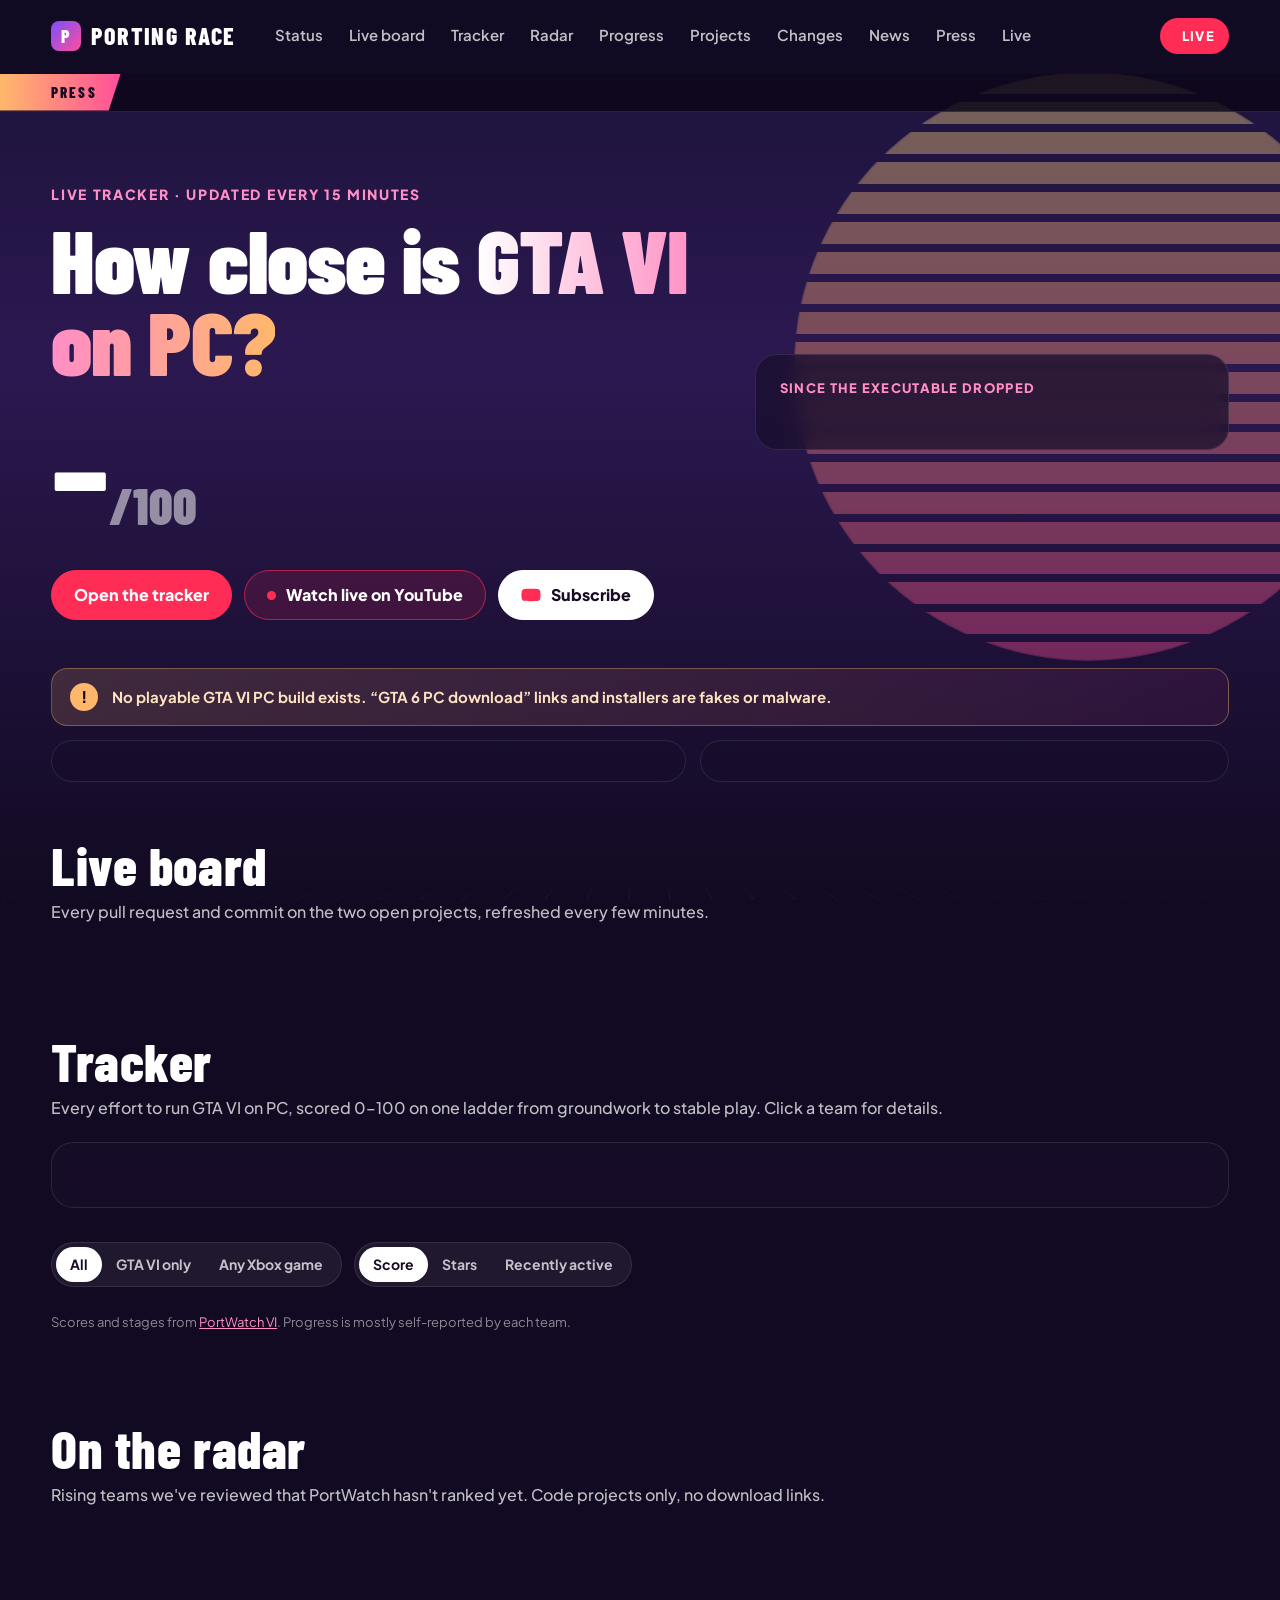
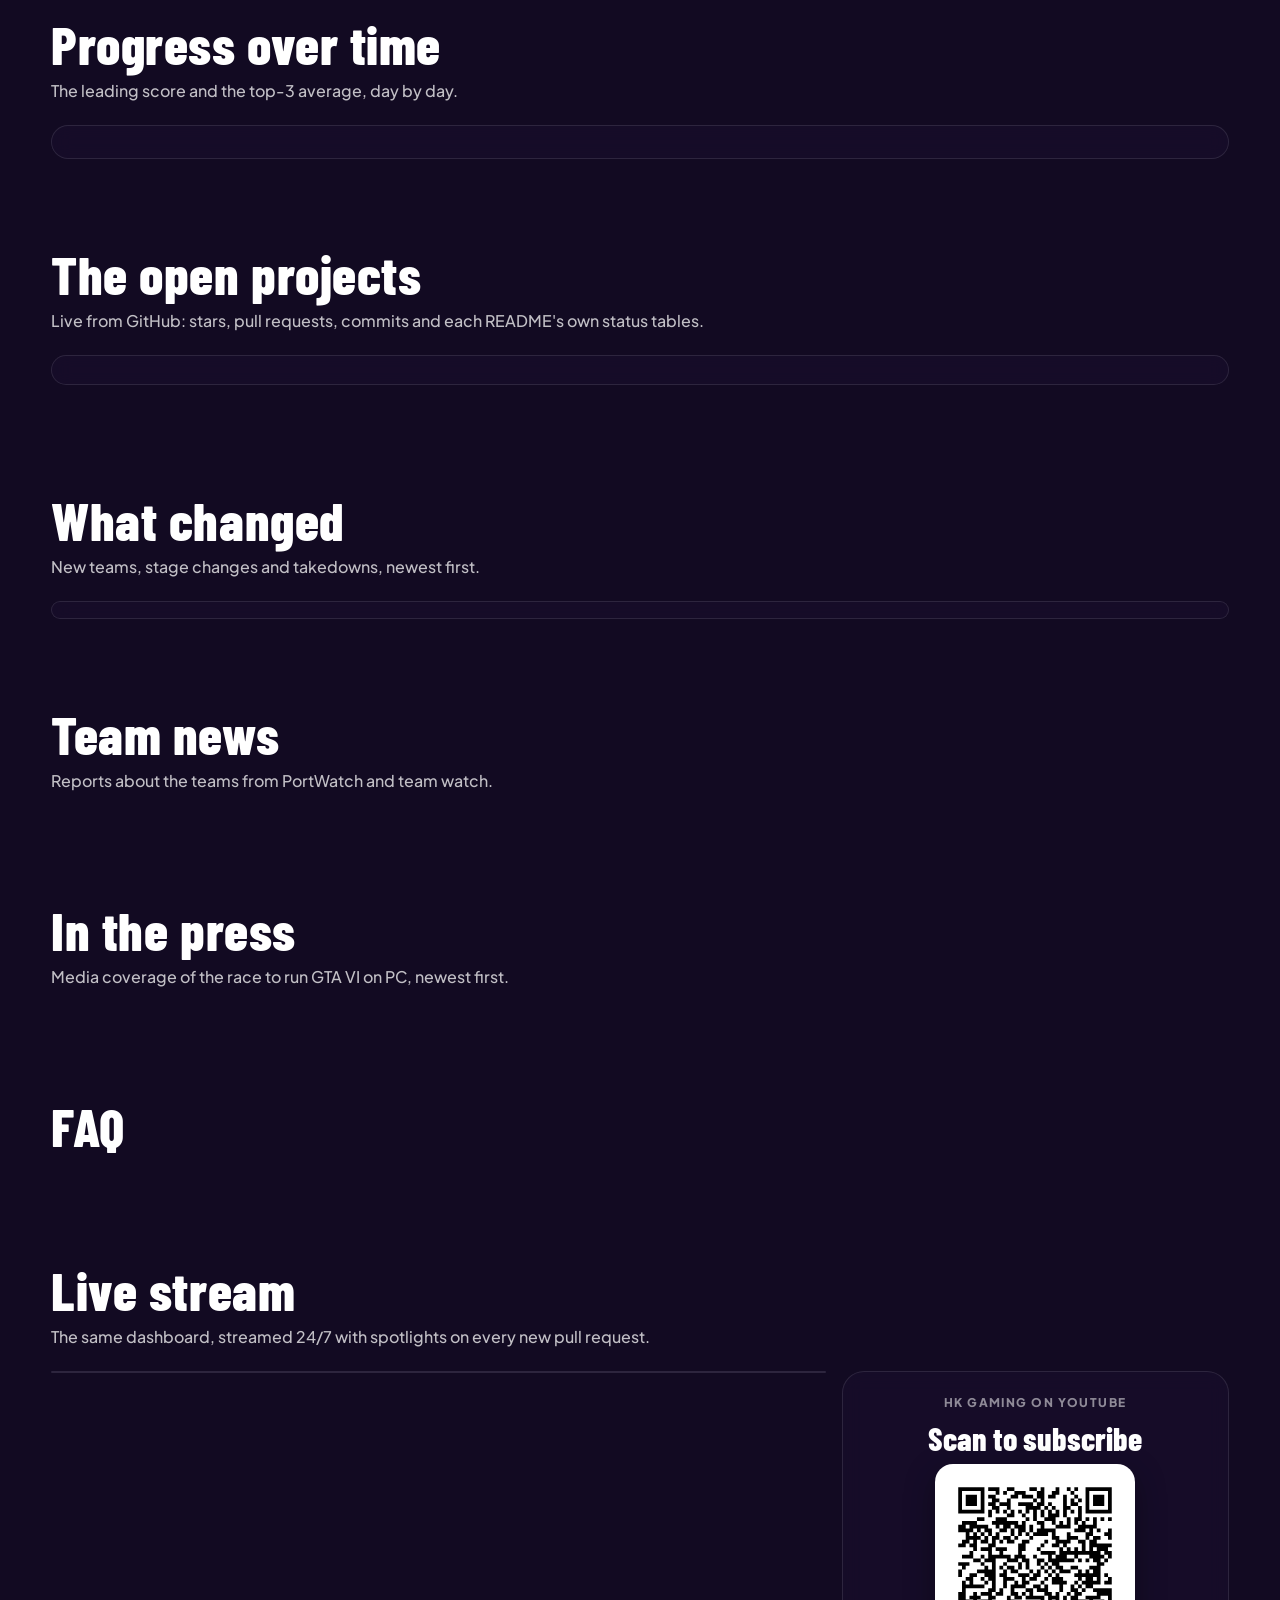
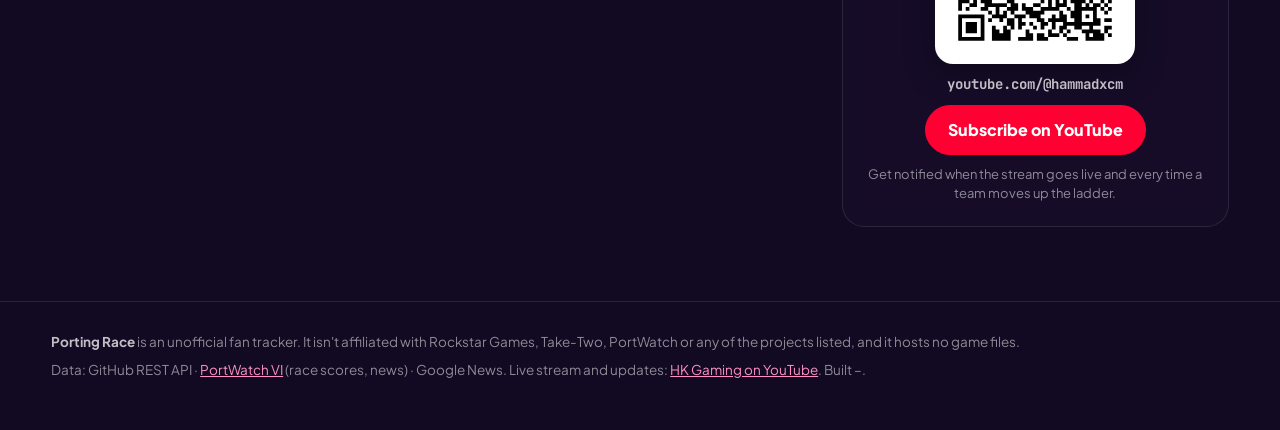
==== site/index.template.html @ 3ddedf34 "Site: live links use https://youtube.com/live/12Ob2yGzxbU" ====
<!doctype html>
<html lang="en">
<head>
<meta charset="utf-8">
<meta name="viewport" content="width=device-width, initial-scale=1, viewport-fit=cover">
<title>GTA 6 PC Port Tracker: Does GTA VI Run on PC Yet? | Live Progress</title>
<meta name="description" content="Live GTA 6 PC port tracker. See how close XCL, VIctory, CGBJ and every other team is to running GTA VI on PC: scores, stages, GitHub stats and news, updated every 15 minutes.">
<meta name="keywords" content="GTA 6 PC, GTA VI PC port, GTA 6 PC tracker, does GTA 6 run on PC, XCL, VIctory, CGBJ, GTA VI recompilation, Xbox Series emulator, GTA 6 PC progress">
<meta name="robots" content="index, follow, max-image-preview:large">
<link rel="canonical" href="__SITE_URL__">
<meta name="theme-color" content="#120a22">
<meta name="color-scheme" content="dark">
<meta name="author" content="Porting Race">
<meta property="og:type" content="website">
<meta property="og:site_name" content="Porting Race">
<meta property="og:title" content="GTA 6 PC Port Tracker: Does GTA VI Run on PC Yet?">
<meta property="og:description" content="__OG_DESC__">
<meta property="og:url" content="__SITE_URL__">
<meta property="og:image" content="__SITE_URL__og.png">
<meta property="og:image:width" content="1200">
<meta property="og:image:height" content="630">
<meta property="og:image:alt" content="Porting Race: live GTA VI on PC progress tracker">
<meta property="og:locale" content="en_US">
<meta name="twitter:card" content="summary_large_image">
<meta name="twitter:title" content="GTA 6 PC Port Tracker: Does GTA VI Run on PC Yet?">
<meta name="twitter:description" content="__OG_DESC__">
<meta name="twitter:image" content="__SITE_URL__og.png">
<link rel="icon" href="favicon.svg" type="image/svg+xml">
<link rel="icon" href="favicon-32.png" sizes="32x32" type="image/png">
<link rel="apple-touch-icon" href="apple-touch-icon.png">
<link rel="manifest" href="site.webmanifest">
<link rel="sitemap" type="application/xml" href="sitemap.xml">
<link rel="preconnect" href="https://fonts.googleapis.com">
<link rel="preconnect" href="https://fonts.gstatic.com" crossorigin>
<link rel="preconnect" href="https://avatars.githubusercontent.com" crossorigin>
<link href="https://fonts.googleapis.com/css2?family=Barlow+Condensed:wght@700;800;900&family=Plus+Jakarta+Sans:wght@500;600;700;800&family=JetBrains+Mono:wght@500;700&display=swap" rel="stylesheet">
<link rel="stylesheet" href="assets/site.css">
<script type="application/ld+json" id="ld">__JSON_LD__</script>
</head>
<body>
<a class="skip" href="#race">Skip to tracker</a>
<div class="bg" aria-hidden="true"><div class="sun"></div><div class="grid"></div></div>

<nav class="nav" id="nav" aria-label="Main">
  <a class="logo" href="#top"><span class="lmk">P</span>PORTING RACE</a>
  <div class="links"><a href="#status">Status</a><a href="#board-sec">Live board</a><a href="#race">Tracker</a><a href="#radar">Radar</a><a href="#trend">Progress</a><a href="#projects">Projects</a><a href="#changes">Changes</a><a href="#news">News</a><a href="#press">Press</a><a href="#live">Live</a></div>
  <a class="nav-live" href="https://youtube.com/live/12Ob2yGzxbU" target="_blank" rel="noopener" aria-label="Watch the live stream on YouTube"><i class="dot"></i>LIVE</a>
  <span class="upd" id="upd"><!--SSR:upd-->loading…<!--/SSR--></span>
</nav>

<div class="ticker" id="ticker" role="region" aria-label="Latest headlines about the race"><span class="tk-lbl">PRESS</span><div class="tk-view"><ul class="tk-track" id="tktrack"><!--SSR:ticker--><!--/SSR--></ul></div></div>

<main id="main">
<header class="hero" id="top">
  <div class="hero-l">
    <p class="kicker">Live tracker · updated every 15 minutes</p>
    <h1>How close is <span class="grad">GTA VI on PC?</span></h1>
    <div class="score"><b id="lead-score"><!--SSR:score-->–<!--/SSR--></b><small>/100</small></div>
    <p class="lead-line" id="lead-line"><!--SSR:lead--><!--/SSR--></p>
    <div class="rbars" id="rbars" aria-label="Who's ahead"><!--SSR:rbars--><!--/SSR--></div>
    <div class="cta"><a class="btn hot" href="#race">Open the tracker</a><a class="btn live-cta" href="https://youtube.com/live/12Ob2yGzxbU" id="live-btn" target="_blank" rel="noopener"><i class="dot"></i>Watch live on YouTube</a><a class="btn yt-sub" href="https://www.youtube.com/@hammadxcm?sub_confirmation=1" target="_blank" rel="noopener"><svg class="yt-ic" viewBox="0 0 24 24" aria-hidden="true"><path d="M23 7.2a3 3 0 0 0-2.1-2.1C19 4.6 12 4.6 12 4.6s-7 0-8.9.5A3 3 0 0 0 1 7.2 31 31 0 0 0 .5 12a31 31 0 0 0 .5 4.8 3 3 0 0 0 2.1 2.1c1.9.5 8.9.5 8.9.5s7 0 8.9-.5a3 3 0 0 0 2.1-2.1 31 31 0 0 0 .5-4.8 31 31 0 0 0-.5-4.8z" fill="currentColor"/><path d="M9.8 15.1 15.6 12 9.8 8.9z" fill="#ff2d55"/></svg>Subscribe</a></div>
  </div>
  <aside class="clock">
    <p class="clk-lbl" id="clk-lbl">Since the executable dropped</p>
    <div class="clk" id="clk"></div>
    <p class="clk-note" id="clk-note"></p>
  </aside>
</header>

<section class="sec status-sec" id="status" aria-labelledby="status-h">
  <h2 class="vh" id="status-h">Status desk</h2>
  <div class="safety" role="note"><span class="sf-ic" aria-hidden="true">!</span><p id="safety"><!--SSR:safety-->No playable GTA VI PC build exists. “GTA 6 PC download” links and installers are fakes or malware.<!--/SSR--></p></div>
  <div class="status-grid">
    <article class="st-card card" id="official"><!--SSR:official--><!--/SSR--></article>
    <article class="st-card card" id="takedowns"><!--SSR:takedowns--><!--/SSR--></article>
  </div>
</section>

<section class="sec" id="board-sec" aria-labelledby="board-h">
  <div class="sec-h lb-h"><div><h2 id="board-h">Live board</h2><p>Every pull request and commit on the two open projects, refreshed every few minutes.</p></div>
    <span class="newpill" id="newpill" hidden aria-live="polite"></span></div>
  <div class="lboard" id="lboard"><!--SSR:lboard--><!--/SSR--></div>
</section>

<section class="sec" id="race">
  <div class="sec-h"><h2>Tracker</h2><p>Every effort to run GTA VI on PC, scored 0–100 on one ladder from groundwork to stable play. Click a team for details.</p></div>
  <div class="ladder card" id="ladder"></div>
  <div class="steps" id="steps"></div>
  <div class="ctrl">
    <div class="seg" id="flt" role="group" aria-label="Filter efforts"><button type="button" data-f="all" class="on" aria-pressed="true">All</button><button type="button" data-f="gta" aria-pressed="false">GTA VI only</button><button type="button" data-f="generic" aria-pressed="false">Any Xbox game</button></div>
    <div class="seg" id="srt" role="group" aria-label="Sort efforts"><button type="button" data-s="score" class="on" aria-pressed="true">Score</button><button type="button" data-s="stars" aria-pressed="false">Stars</button><button type="button" data-s="active" aria-pressed="false">Recently active</button></div>
    <span class="count" id="count"></span>
  </div>
  <div class="tracker" id="board"><!--SSR:board--><!--/SSR--></div>
  <p class="nuked" id="nuked"></p>
  <p class="src">Scores and stages from <a href="https://portwatch-vi.xyz/" target="_blank" rel="noopener">PortWatch VI</a>. Progress is mostly self-reported by each team.</p>
</section>

<section class="sec" id="chal-sec" hidden>
  <div class="chal card" id="chal"></div>
</section>

<section class="sec" id="radar">
  <div class="sec-h"><h2>On the radar</h2><p>Rising teams we've reviewed that PortWatch hasn't ranked yet. Code projects only, no download links.</p></div>
  <div class="radar" id="radargrid"><!--SSR:radar--><!--/SSR--></div>
</section>

<section class="sec" id="trend">
  <div class="sec-h"><h2>Progress over time</h2><p>The leading score and the top-3 average, day by day.</p></div>
  <div class="trend card" id="trendbox"></div>
</section>

<section class="sec" id="projects">
  <div class="sec-h"><h2>The open projects</h2><p>Live from GitHub: stars, pull requests, commits and each README's own status tables.</p></div>
  <div class="stars card" id="starsbox"></div>
  <div class="projects" id="proj"></div>
</section>

<section class="sec" id="changes">
  <div class="sec-h"><h2>What changed</h2><p>New teams, stage changes and takedowns, newest first.</p></div>
  <ol class="timeline card" id="timeline"></ol>
</section>

<section class="sec" id="news">
  <div class="sec-h"><h2>Team news</h2><p id="news-sub">Reports about the teams from PortWatch and team watch.</p></div>
  <div class="news" id="newsgrid"></div>
</section>

<section class="sec" id="press">
  <div class="sec-h"><h2>In the press</h2><p id="press-sub">Media coverage of the race to run GTA VI on PC, newest first.</p></div>
  <div class="press" id="pressgrid"><!--SSR:press--><!--/SSR--></div>
</section>

<section class="sec" id="faq">
  <div class="sec-h"><h2>FAQ</h2></div>
  <div class="faq"><!--SSR:faq--><!--/SSR--></div>
</section>

<section class="sec" id="live">
  <div class="sec-h"><h2>Live stream</h2><p>The same dashboard, streamed 24/7 with spotlights on every new pull request.</p></div>
  <div class="live-wrap">
    <div class="live card" id="livebox"></div>
    <aside class="sub-card card" aria-labelledby="sub-h">
      <p class="st-k">HK Gaming on YouTube</p>
      <h3 id="sub-h">Scan to subscribe</h3>
      <div class="qr-tile"><img src="assets/subscribe-qr.svg" alt="QR code: subscribe to HK Gaming on YouTube" width="176" height="176" loading="lazy" decoding="async"></div>
      <p class="sub-url">youtube.com/@hammadxcm</p>
      <a class="btn yt-btn" href="https://www.youtube.com/@hammadxcm?sub_confirmation=1" target="_blank" rel="noopener">Subscribe on YouTube</a>
      <p class="sub-note">Get notified when the stream goes live and every time a team moves up the ladder.</p>
    </aside>
  </div>
</section>

</main>
<footer class="foot">
  <p><b>Porting Race</b> is an unofficial fan tracker. It isn't affiliated with Rockstar Games, Take-Two, PortWatch or any of the projects listed, and it hosts no game files.</p>
  <p>Data: GitHub REST API · <a href="https://portwatch-vi.xyz/" target="_blank" rel="noopener">PortWatch VI</a> (race scores, news) · Google News. Live stream and updates: <a href="https://www.youtube.com/@hammadxcm" target="_blank" rel="noopener">HK Gaming on YouTube</a>. Built <span id="built"><!--SSR:built-->–<!--/SSR--></span>.</p>
</footer>

<noscript><p class="foot">This tracker updates live with JavaScript. The leaderboard above is a snapshot from the last build.</p></noscript>
<script src="config.js" defer></script>
<script src="assets/site.js" defer></script>
</body>
</html>
---- site/assets/site.css ----
:root{
  --bg:#120a22; --ink:#fff; --soft:rgba(255,255,255,.74); --dim:rgba(255,255,255,.52);
  --pink:#ff8fc4; --hot:#ff4f9a; --vio:#7c4dff; --amber:#ffb86b; --ok:#6ef0a0; --bad:#ff7a8a;
  --card:rgba(24,15,44,.72); --line:rgba(255,255,255,.1); --glass2:rgba(255,255,255,.06);
  --disp:"Barlow Condensed",Impact,sans-serif; --body:"Plus Jakarta Sans",system-ui,sans-serif;
  --r:22px;
}
*{box-sizing:border-box;margin:0;padding:0}
html{scroll-behavior:smooth;scroll-padding-top:80px}
body{background:var(--bg);color:var(--ink);font-family:var(--body);-webkit-font-smoothing:antialiased;line-height:1.5;overflow-x:hidden}
a{color:var(--pink)}
.mono{font-family:"JetBrains Mono",monospace}
img{display:block}

/* background */
.bg{position:fixed;inset:0;z-index:-1;background:linear-gradient(180deg,#1b1238 0%,#2b1850 40%,#120a22 100%);overflow:hidden}
.bg .sun{position:absolute;right:-8vw;top:8vh;width:46vw;max-width:640px;aspect-ratio:1;border-radius:50%;opacity:.38;
  background:linear-gradient(180deg,#ffe58a,#ff9f6e 45%,#ff4f9a);
  mask:linear-gradient(#000 45%,transparent 45%),repeating-linear-gradient(180deg,#000 0 22px,transparent 22px 30px);
  -webkit-mask:repeating-linear-gradient(180deg,#000 0 22px,transparent 22px 30px);filter:blur(1px)}
.bg .grid{position:absolute;left:-50%;right:-50%;bottom:-10vh;height:45vh;transform:perspective(420px) rotateX(62deg);transform-origin:bottom;opacity:.35;
  background-image:linear-gradient(rgba(255,120,200,.5) 2px,transparent 2px),linear-gradient(90deg,rgba(255,120,200,.5) 2px,transparent 2px);
  background-size:70px 70px;animation:floor 4s linear infinite;mask-image:linear-gradient(transparent,#000 50%)}
@keyframes floor{to{background-position:0 70px}}
@media (prefers-reduced-motion:reduce){*{animation:none!important;transition:none!important}}

/* nav */
.nav{position:sticky;top:0;z-index:10;display:flex;align-items:center;gap:24px;padding:14px max(16px,4vw);background:rgba(18,10,34,.7);backdrop-filter:blur(14px);border-bottom:1px solid transparent;transition:border-color .3s}
.nav.scrolled{border-color:var(--line)}
.logo{display:flex;align-items:center;gap:10px;font-family:var(--disp);font-weight:800;font-size:24px;letter-spacing:.06em;color:#fff;text-decoration:none}
.logo .lmk{width:30px;height:30px;border-radius:8px;display:grid;place-items:center;background:linear-gradient(135deg,var(--vio),var(--hot));font-size:18px}
.links{display:flex;gap:22px;margin-left:12px}
.links a{color:var(--soft);text-decoration:none;font-weight:600;font-size:15px;padding:10px 4px;border-bottom:2px solid transparent}
.links a.on{color:#fff;border-color:var(--hot)}
.links a:hover{color:#fff}
.upd{font-size:13px;color:var(--dim);font-weight:600;white-space:nowrap}

/* hero */
.hero{display:grid;grid-template-columns:1.4fr 1fr;gap:40px;align-items:center;padding:clamp(40px,8vh,90px) max(16px,4vw) 40px;max-width:1280px;margin:0 auto}
.kicker{font-weight:800;color:var(--pink);letter-spacing:.12em;text-transform:uppercase;font-size:14px}
.hero h1{font-family:var(--disp);font-weight:900;font-size:clamp(48px,7vw,96px);line-height:.92;letter-spacing:-.01em;margin-top:12px}
.grad{background:linear-gradient(90deg,#fff,var(--pink) 50%,var(--amber));-webkit-background-clip:text;background-clip:text;color:transparent}
.score{font-family:var(--disp);font-weight:900;margin-top:22px;line-height:.8}
.score b{font-size:clamp(90px,12vw,160px)}
.score small{font-size:clamp(32px,4vw,52px);color:var(--dim)}
.lead-line{font-size:18px;color:var(--soft);margin-top:14px;font-weight:600}
.lead-line b{color:#fff}
.cta{display:flex;gap:12px;margin-top:26px;flex-wrap:wrap}
.btn{display:inline-flex;align-items:center;gap:10px;padding:12px 22px;border-radius:999px;font-weight:800;text-decoration:none;color:#fff;background:var(--glass2);border:1px solid var(--line)}
.btn.hot{background:#ff2d55;border-color:#ff2d55}
.btn i.dot{width:9px;height:9px;border-radius:50%;background:#ff2d55;animation:pulse 1.4s infinite}
.btn.hot i{width:9px;height:9px;border-radius:50%;background:#fff;animation:pulse 1.4s infinite}
@keyframes pulse{0%{box-shadow:0 0 0 0 rgba(255,255,255,.8)}70%{box-shadow:0 0 0 10px rgba(255,255,255,0)}100%{box-shadow:0 0 0 0 rgba(255,255,255,0)}}

.clock{background:var(--card);border:1px solid var(--line);border-radius:var(--r);padding:24px;backdrop-filter:blur(10px)}
.clk-lbl{font-weight:800;letter-spacing:.1em;text-transform:uppercase;color:var(--pink);font-size:13px}
.clk{display:flex;gap:8px;margin-top:14px;align-items:flex-start}
.cu{display:flex;flex-direction:column;align-items:center;gap:6px;flex:1}
.cu b{font-family:var(--disp);font-weight:800;font-size:clamp(40px,5vw,62px);line-height:1;width:100%;text-align:center;padding:8px 0;border-radius:12px;background:linear-gradient(180deg,#2a1d45 0 50%,#231739 50%);font-variant-numeric:tabular-nums}
.cu:first-child b{background:linear-gradient(180deg,#ff5fa2 0 50%,#ef4b93 50%);color:#1a0b24}
.cu small{font-size:11px;letter-spacing:.14em;text-transform:uppercase;color:var(--dim);font-weight:800}
.clk-note{font-size:13px;color:var(--dim);margin-top:12px}

/* sections */
.sec{max-width:1280px;margin:0 auto;padding:44px max(16px,4vw)}
.sec-h{margin-bottom:22px}
.sec-h h2{font-family:var(--disp);font-weight:800;font-size:clamp(36px,4.5vw,54px);line-height:1;letter-spacing:.01em}
.sec-h p{color:var(--soft);margin-top:8px;font-weight:500}
.card{background:var(--card);border:1px solid var(--line);border-radius:var(--r);backdrop-filter:blur(10px)}
.src{font-size:13px;color:var(--dim);margin-top:14px}
.reveal{opacity:0;transform:translateY(24px);transition:opacity .7s cubic-bezier(.2,.8,.2,1),transform .7s cubic-bezier(.2,.8,.2,1)}
.reveal.in{opacity:1;transform:none}

/* ladder */
.ladder{position:relative;padding:18px 28px 46px;overflow:hidden}
.rail{position:relative;height:12px;border-radius:6px;background:rgba(255,255,255,.1)}
.rail .fill{position:absolute;inset:0 auto 0 0;width:0;border-radius:6px;background:linear-gradient(90deg,var(--vio),var(--hot),var(--amber));transition:width 1.8s cubic-bezier(.2,.8,.2,1)}
.tick{position:absolute;top:-6px;width:2px;height:24px;background:rgba(255,255,255,.3)}
.tick span{position:absolute;top:30px;left:50%;transform:translateX(-50%);font-size:12px;font-weight:700;color:var(--dim);white-space:nowrap}
.tick span b{font-weight:700}.tick .num{display:none}
.tick.hit span{color:#fff}.tick.first span{left:0;transform:none}.tick.last span{left:auto;right:0;transform:none}
.marks{position:relative;height:74px;margin:0 0 4px}
.mk{position:absolute;bottom:0;transform:translateX(-50%);display:flex;flex-direction:column;align-items:center;transition:left 1.8s cubic-bezier(.2,.8,.2,1)}
.mk::after{content:"";width:2px;height:calc(8px + var(--row,0) * 52px);background:rgba(255,255,255,.7)}
.mk-n{font-size:11px;font-weight:800;white-space:nowrap;margin-top:2px;color:var(--soft);order:1}
.mk .av{order:0}.mk::after{order:2}
.mk.lead .mk-n{color:#fff}
.av{width:34px;height:34px;border-radius:50%;border:3px solid #fff;background:#333;object-fit:cover}
.ini{display:grid;place-items:center;font-family:var(--disp);font-weight:800;color:#1a0b24;background:linear-gradient(135deg,var(--amber),var(--hot))}
.mk.lead .av{border-color:var(--hot);box-shadow:0 0 18px var(--hot)}

/* leaderboard */
.board{list-style:none;display:grid;grid-template-columns:repeat(2,1fr);gap:12px;margin-top:16px}
.row{display:grid;grid-template-columns:36px 44px 1fr auto;align-items:center;gap:14px;padding:12px 18px}
.row .rk{font-family:var(--disp);font-size:30px;font-weight:800;color:var(--dim)}
.row:nth-child(-n+3) .rk{color:var(--pink)}
.row .av{width:44px;height:44px;border:0}
.row .ini{font-size:18px}
.row b{display:block;font-size:17px;font-weight:800;white-space:nowrap;overflow:hidden;text-overflow:ellipsis}
.row .meta{font-size:13px;color:var(--dim);font-weight:600}
.row .bar{height:5px;border-radius:3px;background:rgba(255,255,255,.1);margin-top:7px;overflow:hidden}
.row .bar i{display:block;height:100%;width:0;background:linear-gradient(90deg,var(--vio),var(--hot));transition:width 1.6s .2s cubic-bezier(.2,.8,.2,1)}
.row .sc{font-family:var(--disp);font-size:34px;font-weight:800}
.tag{font-style:normal;font-size:10.5px;font-weight:800;letter-spacing:.08em;padding:2px 7px;border-radius:5px;vertical-align:2px;margin-left:6px}
.tag.priv{background:rgba(255,184,107,.2);color:var(--amber)}
.tag.ours{background:rgba(110,240,160,.16);color:var(--ok)}

/* challenger */
.chal{padding:28px;display:grid;grid-template-columns:auto 1fr auto;gap:24px;align-items:center}
.chal .ini{width:96px;height:96px;font-size:40px;border-radius:50%;border:4px solid #fff;box-shadow:0 0 30px rgba(255,79,154,.5)}
.chal .tags{display:flex;gap:8px;flex-wrap:wrap}
.pill{font-family:var(--disp);font-weight:800;letter-spacing:.1em;font-size:16px;padding:3px 12px;border-radius:7px;background:rgba(255,255,255,.12);text-transform:uppercase}
.pill.red{background:#ff2d55}
.chal h3{font-family:var(--disp);font-size:clamp(48px,6vw,80px);font-weight:900;line-height:.9;margin-top:8px}
.chal .by{color:var(--soft);font-weight:600}
.chal .big{text-align:right;font-family:var(--disp)}
.chal .big b{font-size:clamp(60px,7vw,96px);font-weight:900;line-height:.9}
.chal .big small{font-size:30px;color:var(--dim);font-weight:800}
.chal .big span{display:block;font-family:var(--body);font-size:15px;font-weight:800;color:var(--pink)}
.chal .cols{grid-column:1/-1;display:grid;grid-template-columns:1fr 1fr;gap:16px}
.chal .cols>div{background:var(--glass2);border-radius:16px;padding:16px 18px}
.chal h4{font-size:12px;letter-spacing:.12em;text-transform:uppercase;color:var(--dim);margin-bottom:8px}
.chal li{list-style:none;padding-left:22px;position:relative;margin:6px 0;font-weight:600;font-size:15px}
.chal li::before{position:absolute;left:0;font-weight:900}
.chal .ok li::before{content:"✓";color:var(--ok)}.chal .no li::before{content:"✕";color:var(--bad)}

/* projects */
.projects{display:grid;grid-template-columns:1fr 1fr;gap:20px}
.proj{padding:24px;display:flex;flex-direction:column;gap:18px;border-top:3px solid var(--acc)}
.proj-h{display:flex;align-items:baseline;gap:12px;flex-wrap:wrap}
.proj-h h3{font-family:var(--disp);font-size:46px;font-weight:900;line-height:.9}
.proj-h small{color:var(--acc);font-weight:800;letter-spacing:.08em;text-transform:uppercase;font-size:13px}
.proj-h a{margin-left:auto;font-size:13px;font-weight:700;color:var(--dim)}
.stats{display:grid;grid-template-columns:repeat(3,1fr);gap:10px}
.st{background:var(--glass2);border-radius:14px;padding:12px 14px}
.st b{display:block;font-family:var(--disp);font-size:32px;font-weight:800;line-height:1;font-variant-numeric:tabular-nums}
.st span{font-size:12px;color:var(--dim);font-weight:700;letter-spacing:.04em}
.prog{display:grid;grid-template-columns:110px 1fr;gap:18px;align-items:center}
.ring{position:relative;width:110px;height:110px}
.ring svg{width:100%;height:100%;transform:rotate(-90deg)}
.ring circle{fill:none;stroke-width:11}
.ring .t{stroke:rgba(255,255,255,.1)}
.ring .p{stroke:var(--acc);stroke-linecap:round;stroke-dasharray:289;stroke-dashoffset:289;transition:stroke-dashoffset 1.8s cubic-bezier(.2,.8,.2,1)}
.ring div{position:absolute;inset:0;display:grid;place-items:center;text-align:center;font-family:var(--disp);font-size:30px;font-weight:800;line-height:1}
.ring div small{display:block;font-family:var(--body);font-size:9.5px;letter-spacing:.12em;color:var(--dim)}
.meas{display:flex;flex-direction:column;gap:10px}
.meas .r{display:flex;justify-content:space-between;font-size:14px;font-weight:700;margin-bottom:4px}
.meas .r span{color:var(--dim);font-weight:600}
.meas .tk{height:8px;border-radius:4px;background:rgba(255,255,255,.1);overflow:hidden}
.meas .tk i{display:block;height:100%;width:0;background:var(--acc);transition:width 1.6s cubic-bezier(.2,.8,.2,1)}
.hist{display:flex;align-items:flex-end;gap:3px;height:70px}
.hist i{flex:1;background:var(--acc);border-radius:3px 3px 1px 1px;min-height:2px;opacity:.85}
.hist-l{display:flex;justify-content:space-between;font-size:11px;color:var(--dim);margin-top:4px}
.evs{display:flex;flex-direction:column}
.ev{display:grid;grid-template-columns:82px 1fr;gap:12px;padding:10px 0;border-top:1px solid var(--line)}
.ev .k{font-size:12px;font-weight:800;text-align:center;padding:4px 0;border-radius:999px;background:#d9d0ff;color:#3b2a6b;height:fit-content}
.ev .k.merged{background:#a78bfa;color:#1c1040}.ev .k.closed{background:var(--bad);color:#3a0710}
.ev p{font-size:14.5px;font-weight:700;line-height:1.3}
.ev s{text-decoration:none;font-size:12.5px;color:var(--dim)}
.h4{font-size:12px;letter-spacing:.12em;text-transform:uppercase;color:var(--dim);font-weight:800}

/* news */
.news{display:grid;grid-template-columns:repeat(3,1fr);gap:16px}
.nc{padding:20px;display:flex;flex-direction:column;gap:10px}
.nc.lead{grid-column:span 2;grid-row:span 2}
.nc.lead.flat{grid-row:auto;justify-content:center}
.nc .src2{display:flex;gap:8px;align-items:center;font-size:12px;color:var(--dim);font-weight:700}
.nc .b{font-size:11px;font-weight:800;letter-spacing:.08em;text-transform:uppercase;background:var(--hot);padding:3px 8px;border-radius:5px;color:#fff}
.nc .b.w{background:linear-gradient(90deg,var(--amber),var(--hot));color:#1a0b24}
.nc h3{font-size:18px;line-height:1.3;font-weight:800}
.nc.lead h3{font-size:clamp(24px,3vw,36px);line-height:1.15}
.nc p{color:var(--soft);font-size:15px}

/* live */
.live{overflow:hidden}
.live iframe{display:block;width:100%;aspect-ratio:16/9;border:0}
.live .ph{padding:40px;text-align:center;color:var(--soft)}
.live .ph b{display:block;font-family:var(--disp);font-size:34px;color:#fff;margin-bottom:8px}

.foot{max-width:1280px;margin:30px auto 0;padding:30px max(16px,4vw) 50px;border-top:1px solid var(--line);color:var(--dim);font-size:13.5px;display:flex;flex-direction:column;gap:8px}
.foot b{color:var(--soft)}

@media (max-width:900px){
  .hero{grid-template-columns:1fr}
  .board,.projects,.chal .cols{grid-template-columns:1fr}
  .news{grid-template-columns:1fr}.nc.lead{grid-column:auto;grid-row:auto}
  .chal{grid-template-columns:auto 1fr}.chal .big{grid-column:1/-1;text-align:left}
  .links{display:none}
  .tick span{font-size:10px}.tick:nth-child(odd):not(.first):not(.last) span{display:none}
}
@media (max-width:480px){.stats{grid-template-columns:repeat(2,1fr)}.prog{grid-template-columns:1fr}.ring{margin:0 auto}}

/* milestone guide */
.steps{display:grid;grid-template-columns:repeat(7,1fr);gap:8px;margin-top:12px}
.step{padding:12px;border-radius:14px;background:var(--glass2);border:1px solid var(--line)}
.step b{display:block;font-family:var(--disp);font-size:20px;font-weight:800}
.step small{display:block;font-size:11px;color:var(--pink);font-weight:800;letter-spacing:.08em}
.step p{font-size:12.5px;color:var(--dim);margin-top:4px;line-height:1.35}
.step.hit{border-color:rgba(255,79,154,.5);background:rgba(255,79,154,.1)}
.step.hit b::after{content:" ✓";color:var(--ok)}
/* tracker controls */
.ctrl{display:flex;gap:12px;align-items:center;flex-wrap:wrap;margin:22px 0 12px}
.seg{display:flex;background:var(--glass2);border:1px solid var(--line);border-radius:999px;padding:4px}
.seg button{all:unset;cursor:pointer;padding:7px 14px;border-radius:999px;font-weight:700;font-size:14px;color:var(--soft)}
.seg button.on{background:#fff;color:#1a0b24}
.seg button:focus-visible{outline:2px solid var(--pink)}
.count{margin-left:auto;font-size:13px;color:var(--dim);font-weight:700}
/* effort cards */
.tracker{display:flex;flex-direction:column;gap:10px}
.eff{overflow:hidden}
.eff summary{list-style:none;cursor:pointer;display:grid;grid-template-columns:40px 48px 1fr 150px 70px 18px;align-items:center;gap:14px;padding:14px 18px}
.eff summary::-webkit-details-marker{display:none}
.eff summary .rk{font-family:var(--disp);font-size:30px;font-weight:800;color:var(--dim)}
.eff.top summary .rk{color:var(--pink)}
.eff summary .av{width:48px;height:48px;border:0}.eff summary .ini{font-size:19px}
.eff summary b{display:block;font-size:18px;font-weight:800;white-space:nowrap;overflow:hidden;text-overflow:ellipsis}
.eff summary .meta{font-size:13px;color:var(--dim);font-weight:600}
.eff .stage{font-size:12.5px;font-weight:800;text-align:center;padding:5px 10px;border-radius:999px;background:var(--glass2)}
.eff .stage.s4,.eff .stage.s5,.eff .stage.s6{background:rgba(255,79,154,.2);color:#ffc2dd}
.eff .stage.s3{background:rgba(124,77,255,.25);color:#d9ccff}
.eff .sc{font-family:var(--disp);font-size:34px;font-weight:800;text-align:right}
.eff .chev{transition:transform .25s;color:var(--dim)}
.eff[open] .chev{transform:rotate(90deg)}
.eff .bar{grid-column:3/6;height:5px;border-radius:3px;background:rgba(255,255,255,.08);overflow:hidden;margin-top:-6px}
.eff .bar i{display:block;height:100%;width:0;background:linear-gradient(90deg,var(--vio),var(--hot));transition:width 1.4s cubic-bezier(.2,.8,.2,1)}
.eff .body{padding:4px 18px 20px 120px;display:grid;grid-template-columns:1fr 1fr;gap:16px}
.eff .sum{grid-column:1/-1;color:var(--soft);font-size:15px}
.eff .facts{grid-column:1/-1;display:flex;flex-wrap:wrap;gap:8px}
.eff .facts span{font-size:12.5px;font-weight:700;background:var(--glass2);padding:5px 10px;border-radius:8px;color:var(--soft)}
.eff .facts a{font-size:12.5px;font-weight:700;padding:5px 10px}
.eff h4{font-size:12px;letter-spacing:.12em;text-transform:uppercase;color:var(--dim);margin-bottom:6px}
.eff li{list-style:none;padding-left:22px;position:relative;margin:5px 0;font-size:14.5px;font-weight:600}
.eff li::before{position:absolute;left:0;font-weight:900}
.eff .ok li::before{content:"✓";color:var(--ok)}.eff .no li::before{content:"✕";color:var(--bad)}
.nuked{font-size:13px;color:var(--dim);margin-top:12px}
/* trend chart */
.trend{padding:20px 20px 12px}
.trend svg{width:100%;height:auto;display:block;overflow:visible}
.trend .gl{stroke:rgba(255,255,255,.08)}
.trend .lab{fill:var(--dim);font-size:12px;font-weight:600}
.trend .l1{fill:none;stroke:var(--hot);stroke-width:3;stroke-linejoin:round}
.trend .l2{fill:none;stroke:var(--vio);stroke-width:3;stroke-dasharray:6 5;stroke-linejoin:round}
.trend .pt{stroke:#120a22;stroke-width:2}
.trend .v{fill:#fff;font-size:12.5px;font-weight:800}
.legend{display:flex;gap:18px;font-size:13px;font-weight:700;color:var(--soft);margin-top:6px}
.legend i{display:inline-block;width:18px;height:3px;border-radius:2px;margin-right:8px;vertical-align:4px}
/* timeline */
.timeline{list-style:none;padding:8px 24px;max-height:560px;overflow:auto}
.timeline li{display:grid;grid-template-columns:96px 28px 1fr;gap:12px;padding:12px 0;border-bottom:1px solid var(--line);align-items:start}
.timeline li:last-child{border:0}
.timeline time{font-size:13px;color:var(--dim);font-weight:700;padding-top:2px}
.timeline .ic{width:24px;height:24px;border-radius:50%;display:grid;place-items:center;font-size:12px;font-weight:900;color:#1a0b24}
.ic.new{background:var(--ok)}.ic.up{background:var(--amber)}.ic.down{background:var(--bad)}.ic.other{background:#bfb8d0}
.timeline p{font-size:14.5px;font-weight:600;color:var(--soft)}
@media (max-width:900px){
  .steps{grid-template-columns:repeat(2,1fr)}
  .eff summary{grid-template-columns:32px 40px 1fr 56px 14px}
  .eff summary .stage{display:none}
  .eff summary .av{width:40px;height:40px}
  .eff .bar{grid-column:3/5}
  .eff .body{padding:4px 16px 18px;grid-template-columns:1fr}
  .count{margin-left:0}
  .timeline li{grid-template-columns:78px 24px 1fr}
}
/* keep long links / titles from stretching cards on small screens */
.proj,.eff,.nc,.chal>div{min-width:0}
.proj-h a,.ev p,.eff .facts a{overflow-wrap:anywhere}
@media (max-width:900px){.projects,.board,.news{grid-template-columns:minmax(0,1fr)}}

/* ---------- audit fixes ---------- */
.proj-h a,.eff .facts a{display:inline-flex;align-items:center;min-height:40px}
.eff summary:focus-visible,.btn:focus-visible,.links a:focus-visible{outline:2px solid var(--pink);outline-offset:2px}
.eff summary b{white-space:normal}
.tag{white-space:nowrap}
.timeline .when{display:flex;align-items:center;gap:10px}
.timeline li{grid-template-columns:130px 1fr}
@media (max-width:900px){
  .nav{flex-wrap:wrap;row-gap:4px;padding-bottom:6px}
  .links{display:flex;order:3;width:100%;margin:0;gap:18px;overflow-x:auto;scrollbar-width:none;-webkit-mask-image:linear-gradient(90deg,#000 85%,transparent)}
  .links::-webkit-scrollbar{display:none}
  .links a{flex:none}
  html{scroll-padding-top:110px}
  .steps{display:flex;overflow-x:auto;scroll-snap-type:x mandatory;gap:10px;padding-bottom:6px;scrollbar-width:thin}
  .step{flex:0 0 62%;scroll-snap-align:start}
  .bg .sun{opacity:.16;top:auto;bottom:-10vh;right:-30vw;width:90vw}
  .m-ap,.m-push{display:none}
  .eff summary{grid-template-columns:30px 40px 1fr 54px 12px;gap:10px;padding:12px 14px}
  .timeline{padding:4px 16px;max-height:none}
  .timeline li{grid-template-columns:1fr;gap:6px}
}
@media (max-width:600px){
  .tick .full{display:none}.tick .num{display:inline}
  .tick.hit .num{color:#fff}
  .ladder{padding:14px 18px 40px}
  .mk-n{display:none}
  .marks{margin-bottom:2px}
}

/* live stream */
.live-bar{display:flex;align-items:center;justify-content:space-between;gap:14px;flex-wrap:wrap;padding:14px 18px;border-top:1px solid var(--line);font-weight:600;color:var(--soft);font-size:14px}
.live-bar span{display:flex;align-items:center;gap:10px}
.nav-live{margin-left:auto;display:inline-flex;align-items:center;gap:8px;min-height:36px;padding:0 14px;border-radius:999px;background:#ff2d55;color:#fff;font-weight:800;font-size:13px;letter-spacing:.1em;text-decoration:none}
.nav-live .dot{background:#fff}
.nav-live+.upd{margin-left:14px}
@media (max-width:480px){.upd{display:none}}

/* ---------- circle icons & polish ---------- */
.av{box-shadow:0 0 0 2px rgba(255,255,255,.16),0 4px 14px rgba(0,0,0,.35);background:#2a1d45;object-fit:cover;border-radius:50%}
.eff summary .av,.row .av{border:0}
.ini{box-shadow:0 0 0 2px rgba(255,255,255,.22),0 4px 14px rgba(255,79,154,.25)}
.marks{position:relative;height:96px;margin:0}
.marks .leaders{position:absolute;inset:0;width:100%;height:100%;overflow:visible}
.marks .leaders path{fill:none;stroke:rgba(255,255,255,.35);stroke-width:1.5}
.marks .leaders path.hot{stroke:var(--hot);stroke-width:2}
.marks .leaders circle{fill:rgba(255,255,255,.6)}.marks .leaders circle.hot{fill:var(--hot)}
.mk{top:0;bottom:auto;transform:translateX(-50%);transition:left .6s cubic-bezier(.2,.8,.2,1);z-index:1}
.mk::after{display:none}
.mk .av{width:40px;height:40px;border:2px solid #fff;box-shadow:0 4px 14px rgba(0,0,0,.4)}
.mk .ini{font-size:15px}
.mk.lead .av{border-color:var(--hot);box-shadow:0 0 0 3px rgba(255,79,154,.35),0 0 22px rgba(255,79,154,.6)}
.mk-r{position:absolute;top:-6px;right:-8px;z-index:2;min-width:18px;height:18px;padding:0 4px;border-radius:9px;background:#120a22;border:1.5px solid rgba(255,255,255,.5);font-size:10.5px;font-weight:800;display:grid;place-items:center;line-height:1}
.mk.lead .mk-r{background:var(--hot);border-color:#fff}
.mk-n{margin-top:4px}
.eff-n{font-size:18px;font-weight:800;line-height:1.25;margin:0}
.eff summary b{overflow:visible}
.eff-n .tag{vertical-align:3px}
.nav{background:rgba(18,10,34,.94)}
@media (max-width:600px){.marks{height:72px}.mk .av{width:34px;height:34px}.mk-r{top:-5px;right:-7px;min-width:16px;height:16px;font-size:9.5px}.eff-n{font-size:16px}}
/* skip link + FAQ */
.skip{position:absolute;left:-999px;top:8px;z-index:20;background:#fff;color:#1a0b24;padding:10px 16px;border-radius:10px;font-weight:800}
.skip:focus{left:12px}
.faq{display:flex;flex-direction:column;gap:10px}
.qa summary{list-style:none;cursor:pointer;padding:18px 22px;display:flex;justify-content:space-between;align-items:center;gap:16px}
.qa summary::-webkit-details-marker{display:none}
.qa summary::after{content:"+";font-size:24px;font-weight:700;color:var(--pink);transition:transform .25s}
.qa[open] summary::after{transform:rotate(45deg)}
.qa h3{font-size:18px;font-weight:800;line-height:1.3;margin:0}
.qa p{padding:0 22px 20px;color:var(--soft);font-size:15.5px}
.av.ini{background:linear-gradient(135deg,var(--amber),var(--hot));color:#1a0b24}
.live-cta{border-color:rgba(255,45,85,.6);background:rgba(255,45,85,.14)}
.live-cta:hover{background:rgba(255,45,85,.3)}

/* ---------- status desk ---------- */
.vh{position:absolute;width:1px;height:1px;overflow:hidden;clip:rect(0 0 0 0);white-space:nowrap}
.status-sec{padding-top:8px;padding-bottom:12px}
.safety{display:flex;align-items:center;gap:14px;padding:14px 18px;border-radius:16px;background:linear-gradient(90deg,rgba(255,184,107,.16),rgba(255,79,154,.08));border:1px solid rgba(255,184,107,.35);margin-bottom:14px}
.safety p{font-weight:700;font-size:15px;color:#ffe2c2}
.sf-ic{flex:none;width:28px;height:28px;border-radius:50%;display:grid;place-items:center;background:var(--amber);color:#1a0b24;font-weight:900}
.status-grid{display:grid;grid-template-columns:1.2fr 1fr;gap:14px}
.st-card{padding:20px 22px;display:flex;flex-direction:column;gap:8px;min-width:0}
.st-k{font-size:12px;letter-spacing:.12em;text-transform:uppercase;color:var(--dim);font-weight:800}
.st-h{font-family:var(--disp);font-size:clamp(26px,3vw,34px);font-weight:800;line-height:1.05;display:flex;align-items:center;gap:10px}
.st-dot{width:12px;height:12px;border-radius:50%;flex:none;background:var(--bad);box-shadow:0 0 0 4px rgba(255,122,138,.18)}
.st-h.yes .st-dot{background:var(--ok);box-shadow:0 0 0 4px rgba(110,240,160,.2)}
.st-p{color:var(--soft);font-size:15px}
.st-src{font-size:12.5px;color:var(--dim);font-weight:600;margin-top:auto}
.st-rep{margin-top:4px;padding:12px 14px;border-radius:12px;background:rgba(255,184,107,.08);border:1px dashed rgba(255,184,107,.4)}
.st-rep ul{list-style:none;margin-top:8px;display:flex;flex-direction:column;gap:6px;font-size:14px;font-weight:600}
.st-rep li span{color:var(--dim);font-weight:500}
.pill2{font-size:11px;font-weight:800;letter-spacing:.08em;text-transform:uppercase;padding:3px 8px;border-radius:6px}
.pill2.warn{background:rgba(255,184,107,.2);color:var(--amber)}
.td{list-style:none;display:flex;flex-direction:column;gap:10px}
.td li{display:grid;grid-template-columns:24px 1fr;gap:10px;align-items:start;font-size:14.5px;color:var(--soft)}
.td li b{color:#fff}
.td-ic{width:24px;height:24px;border-radius:50%;display:grid;place-items:center;font-size:12px;font-weight:900;background:var(--bad);color:#3a0710}
.td li.caution .td-ic{background:var(--amber);color:#1a0b24}
/* ---------- radar ---------- */
.radar{display:grid;grid-template-columns:repeat(3,minmax(0,1fr));gap:14px}
.rd{padding:18px;display:flex;flex-direction:column;gap:10px;min-width:0}
.rd-h{display:flex;align-items:center;gap:12px}
.rd-h .av{width:44px;height:44px;flex:none}.rd-h .ini{font-size:17px}
.rd h3{font-size:17px;font-weight:800;line-height:1.2;overflow-wrap:anywhere}
.rd .meta{font-size:12.5px;color:var(--dim);font-weight:600}
.rd-n{font-size:14.5px;font-weight:600;color:var(--soft)}
.rd-d{font-size:13px;color:var(--dim)}
.rd-f{display:flex;flex-wrap:wrap;align-items:center;gap:8px 12px;margin-top:auto;font-size:13px;font-weight:700;color:var(--soft)}
.rd-f .mom{color:var(--dim)}.rd-f .mom.up{color:var(--ok)}
.rd-f a{margin-left:auto;display:inline-flex;align-items:center;min-height:40px;padding:0 4px;font-weight:800}
/* ---------- press ---------- */
.press{display:grid;grid-template-columns:repeat(3,minmax(0,1fr));gap:12px}
.pr{padding:16px 18px;display:flex;flex-direction:column;gap:8px;min-width:0}
.pr.lead{grid-column:span 2;grid-row:span 2;justify-content:center;padding:24px 26px;background:linear-gradient(140deg,rgba(124,77,255,.22),var(--card))}
.pr h3{font-size:16px;font-weight:700;line-height:1.35}
.pr.lead h3{font-size:clamp(22px,2.6vw,32px);font-weight:800;line-height:1.15}
.pr-o{font-size:11.5px;font-weight:800;letter-spacing:.08em;text-transform:uppercase;color:var(--pink)}
.pr-a{font-size:12.5px;color:var(--dim);font-weight:600;margin-top:auto}
/* ---------- star race chart ---------- */
.stars{padding:18px 20px 10px;margin-bottom:20px}
.stars svg{width:100%;height:auto;display:block}
.stars .gl{stroke:rgba(255,255,255,.08)}
.stars .lab{fill:var(--dim);font-size:12px;font-weight:600}
.sb-h{display:flex;justify-content:space-between;align-items:center;gap:12px;flex-wrap:wrap;margin-bottom:8px}
.sb-h h3{font-family:var(--disp);font-size:28px;font-weight:800}
.sb-l{display:flex;gap:18px;flex-wrap:wrap;font-size:14px;font-weight:600;color:var(--soft)}
.sb-l i{display:inline-block;width:12px;height:12px;border-radius:3px;margin-right:6px;vertical-align:-1px}
.sb-l b{color:#fff;font-family:var(--disp);font-size:20px}
.sb-l em{font-style:normal;color:var(--ok);font-weight:800}
@media (max-width:900px){
  .status-grid,.radar{grid-template-columns:minmax(0,1fr)}
  .press{grid-template-columns:minmax(0,1fr)}.pr.lead{grid-column:auto;grid-row:auto}
  .stars .lab{font-size:20px}
}

/* ---------- subscribe ---------- */
.yt-sub{background:#fff;color:#1a0b24;border-color:#fff}
.yt-sub .yt-ic{width:20px;height:20px;color:#ff2d55}
.yt-sub:hover{background:#ffe3ea}
.live-wrap{display:grid;grid-template-columns:minmax(0,2fr) minmax(0,1fr);gap:16px;align-items:start}
.sub-card{padding:22px;display:flex;flex-direction:column;align-items:center;text-align:center;gap:10px}
.sub-card h3{font-family:var(--disp);font-size:32px;font-weight:800;line-height:1}
.qr-tile{background:#fff;border-radius:18px;padding:12px;box-shadow:0 10px 30px rgba(0,0,0,.35)}
.qr-tile img{display:block;width:176px;height:176px;border-radius:4px}
.sub-url{font-family:"JetBrains Mono",monospace;font-size:14px;font-weight:700;color:var(--soft)}
.yt-btn{background:#ff0033;border-color:#ff0033;min-height:44px;justify-content:center}
.yt-btn:hover{background:#e0002d}
.sub-note{font-size:13px;color:var(--dim)}
@media (max-width:900px){.live-wrap{grid-template-columns:minmax(0,1fr)}}
@media (max-width:600px){.qr-tile,.sub-card h3{display:none}.sub-card{padding:18px}.sub-card .st-k{order:-1}}

/* nav: 9 sections — scroll the link strip instead of overflowing on mid-size screens */
.links{min-width:0;flex:1 1 auto;overflow-x:auto;scrollbar-width:none;gap:18px}
.links::-webkit-scrollbar{display:none}
.links a{flex:none}
@media (max-width:1280px){.upd{display:none}}

/* ---------- race bars (hero) ---------- */
.rbars{margin-top:18px;display:flex;flex-direction:column;gap:8px;max-width:620px}
.rb-lead{font-size:14.5px;color:var(--soft);font-weight:600}
.rb-lead b{color:#fff}
.rb{display:grid;grid-template-columns:92px 1fr 96px;align-items:center;gap:12px}
.rb-n{font-family:var(--disp);font-weight:800;font-size:19px;white-space:nowrap;overflow:hidden;text-overflow:ellipsis}
.rb-t{position:relative;height:10px;border-radius:5px;background:rgba(255,255,255,.1)}
.rb-f{position:absolute;inset:0 auto 0 0;border-radius:5px;background:linear-gradient(90deg,var(--amber),var(--hot));box-shadow:0 0 12px rgba(255,79,154,.45)}
.rb-f.ours{background:linear-gradient(90deg,var(--vio),var(--hot))}
.rb-f::after{content:"";position:absolute;right:-5px;top:50%;width:14px;height:14px;margin-top:-7px;border-radius:50%;background:#fff;box-shadow:0 0 0 3px rgba(255,79,154,.5)}
.rb-k{position:absolute;top:-3px;width:2px;height:16px;background:rgba(255,255,255,.28);z-index:1}
.rb-s{font-family:var(--disp);font-size:22px;font-weight:800;text-align:right;line-height:1}
.rb-s small{display:block;font-family:var(--body);font-size:11px;font-weight:700;color:var(--dim);margin-top:2px}

/* ---------- live board ---------- */
.lb-h{display:flex;justify-content:space-between;align-items:flex-end;gap:16px;flex-wrap:wrap}
.newpill{font-size:13px;font-weight:800;padding:8px 14px;border-radius:999px;background:rgba(110,240,160,.16);color:var(--ok);border:1px solid rgba(110,240,160,.35);animation:pillin .6s ease}
@keyframes pillin{from{opacity:0;transform:translateY(6px)}}
.lboard{display:grid;grid-template-columns:1fr 1fr;gap:20px}
.lb{padding:22px;display:flex;flex-direction:column;gap:16px;border-left:4px solid var(--acc);min-width:0}
.lb-top{display:flex;align-items:baseline;justify-content:space-between;gap:12px;flex-wrap:wrap}
.lb-top h3{font-family:var(--disp);font-size:42px;font-weight:900;line-height:.9;color:var(--acc)}
.lb-act{font-size:12.5px;letter-spacing:.08em;text-transform:uppercase;color:var(--dim);font-weight:700}
.lb-act b{color:#fff;letter-spacing:0;text-transform:none;font-size:14px}
.lb-tiles{display:grid;grid-template-columns:repeat(5,1fr);gap:8px}
.lb-tiles .st{padding:10px 12px;min-width:0}
.lb-tiles .st b{font-size:26px}
.lb-tiles .st span{font-size:11px;line-height:1.2;display:block}
.vc svg{display:block;width:100%;height:70px;margin-top:8px}
.vc-h{display:flex;justify-content:space-between;align-items:center;gap:8px;flex-wrap:wrap}
.vc-lg{display:flex;align-items:center;gap:6px;font-size:11.5px;color:var(--dim);font-weight:700}
.vc-lg i{width:10px;height:10px;border-radius:3px;display:inline-block;margin-left:6px}
.vc-lg i.na,.vc-na{background:repeating-linear-gradient(45deg,rgba(255,255,255,.08) 0 3px,transparent 3px 6px)}
.vc-na{fill:rgba(255,255,255,.05)}
.lb-list{list-style:none;display:flex;flex-direction:column;gap:6px}
.lb-ev{display:grid;grid-template-columns:32px 1fr auto;gap:12px;align-items:center;padding:9px 10px;border-radius:12px;background:var(--glass2);transition:background .3s}
.lb-ev .av{width:32px;height:32px;border:0}
.lb-ev .ini{font-size:12px}
.lb-m{min-width:0}
.lb-m p{font-size:14px;font-weight:700;line-height:1.3;display:-webkit-box;-webkit-line-clamp:2;-webkit-box-orient:vertical;overflow:hidden}
.lb-m s{text-decoration:none;font-size:12px;color:var(--dim);font-weight:600}
.lb-m .add{color:var(--ok)}.lb-m .del{color:var(--bad)}
.lb-ev time{font-size:12px;color:var(--dim);font-weight:700;white-space:nowrap}
.bd{display:inline-block;font-size:10.5px;font-weight:800;letter-spacing:.06em;padding:2px 7px;border-radius:5px;margin-right:7px;vertical-align:1px;background:#d9d0ff;color:#3b2a6b}
.bd.new{background:var(--ok);color:#06301a;animation:newbd 1.6s ease-in-out infinite}
.bd.merged{background:#a78bfa;color:#1c1040}.bd.closed{background:var(--bad);color:#3a0710}.bd.draft{background:#bfb8d0;color:#2b2540}
@keyframes newbd{50%{box-shadow:0 0 0 4px rgba(110,240,160,.25)}}
.lb-ev.glow{animation:evglow 3.5s ease-out}
@keyframes evglow{0%,30%{background:rgba(110,240,160,.22);box-shadow:0 0 0 1px rgba(110,240,160,.5)}}

/* ---------- press ticker ---------- */
.ticker{display:flex;align-items:stretch;height:38px;border-bottom:1px solid var(--line);background:rgba(12,6,24,.82);overflow:hidden}
.tk-lbl{flex:none;display:flex;align-items:center;padding:0 14px 0 max(16px,4vw);font-family:var(--disp);font-weight:800;letter-spacing:.14em;font-size:15px;color:#1a0b24;background:linear-gradient(90deg,var(--amber),var(--hot));clip-path:polygon(0 0,100% 0,calc(100% - 12px) 100%,0 100%);padding-right:24px}
.tk-view{flex:1;overflow:hidden;-webkit-mask-image:linear-gradient(90deg,transparent,#000 3%,#000 97%,transparent)}
.tk-track{list-style:none;display:flex;width:max-content;height:100%;align-items:center;animation:tk var(--dur,90s) linear infinite}
.tk-track li{white-space:nowrap;padding:0 28px;font-size:13.5px;font-weight:600;color:var(--soft)}
.tk-track li b{color:var(--pink);margin-right:6px}
.tk-track li time{color:var(--dim);margin-left:6px;font-size:12px}
.ticker:hover .tk-track,.ticker:focus-within .tk-track{animation-play-state:paused}
@keyframes tk{to{transform:translateX(-50%)}}
@media (prefers-reduced-motion:reduce){
  .tk-track{animation:none;width:auto;overflow-x:auto}
  .tk-track li[aria-hidden]{display:none}
}

@media (max-width:1100px){.lb-tiles{grid-template-columns:repeat(3,1fr)}}
@media (max-width:900px){
  .lboard{grid-template-columns:minmax(0,1fr)}
  .lb-tiles{grid-template-columns:repeat(3,1fr)}
}
@media (max-width:480px){
  .lb{padding:16px}
  .lb-tiles{grid-template-columns:repeat(2,1fr)}
  .lb-tiles .st:last-child{grid-column:span 2}
  .rb{grid-template-columns:72px 1fr 70px;gap:8px}
  .rb-n{font-size:16px}.rb-s{font-size:18px}
  .lb-ev{grid-template-columns:28px 1fr;gap:10px}
  .lb-ev .av{width:28px;height:28px}
  .lb-ev time{grid-column:2;font-size:11.5px}
  .tk-lbl{font-size:13px;padding-left:12px}
}
@media (max-width:600px){.lb-list .lb-ev:nth-child(n+6){display:none}}
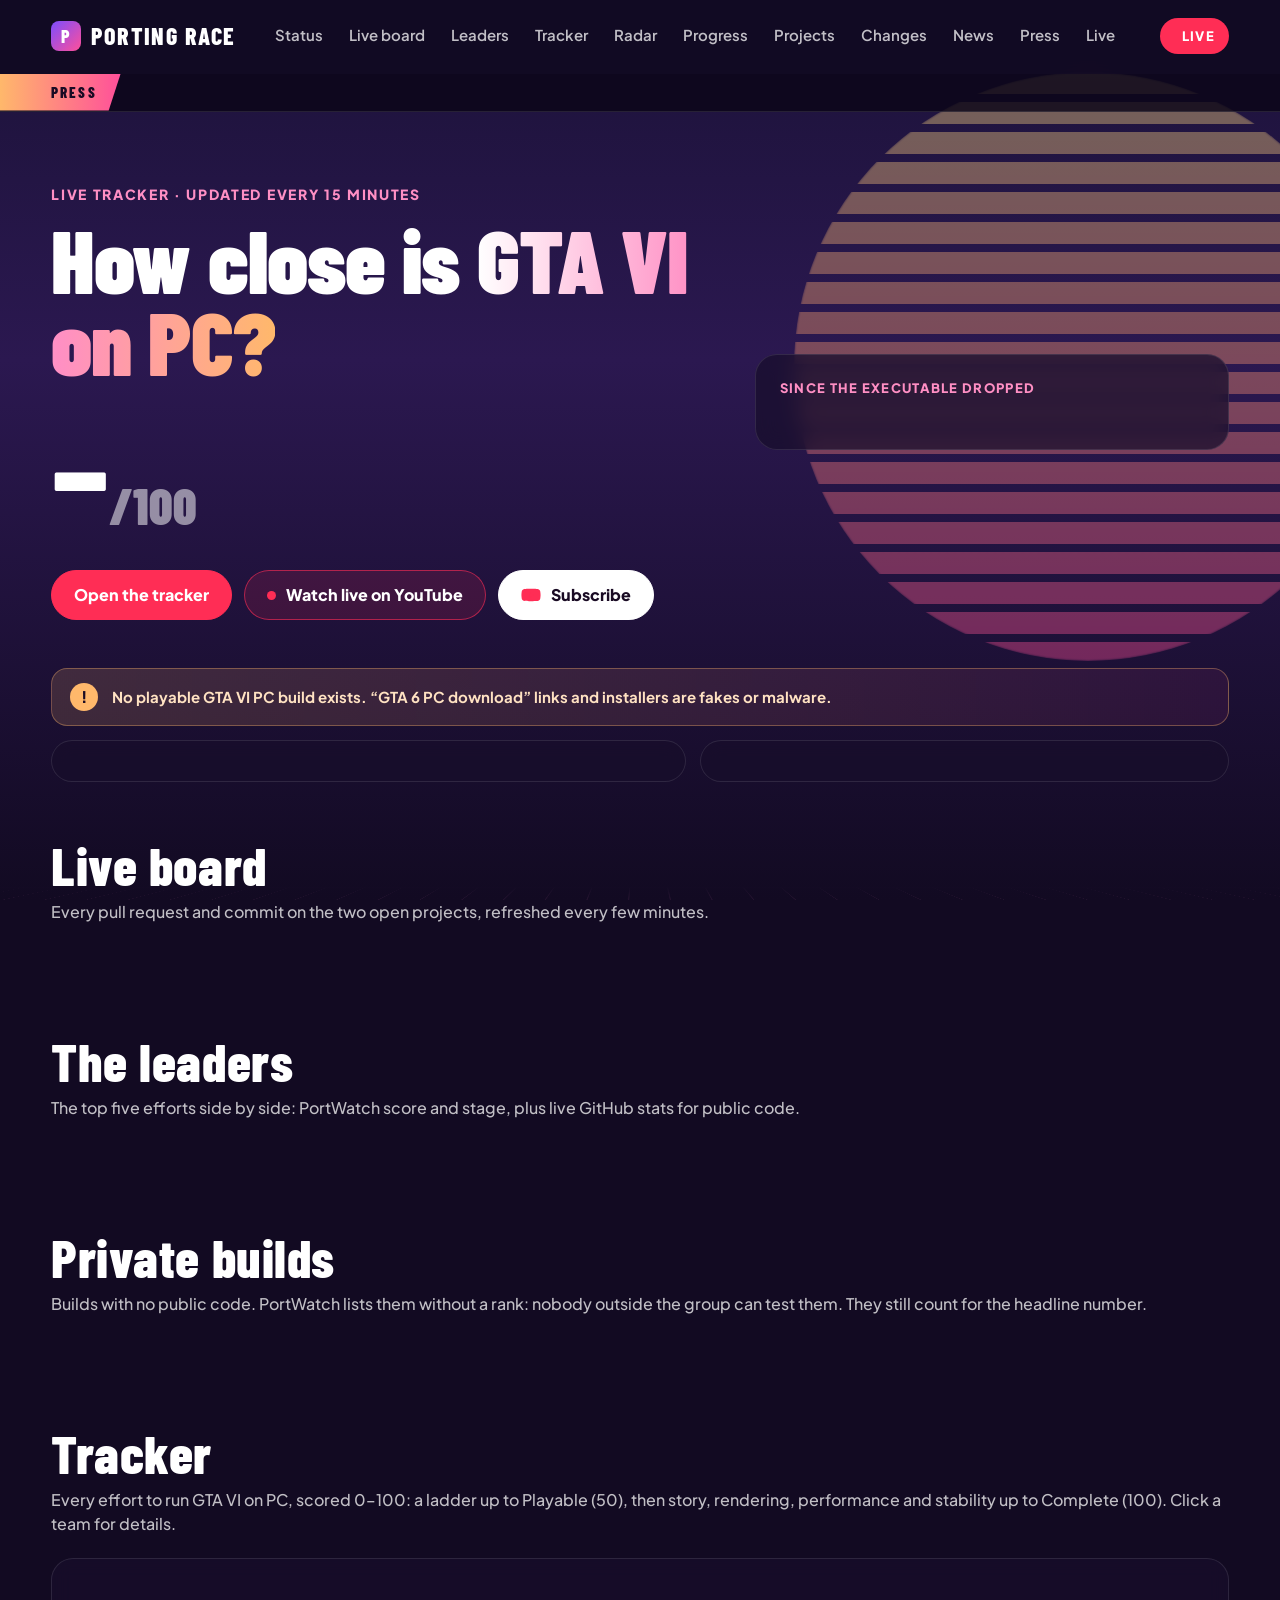
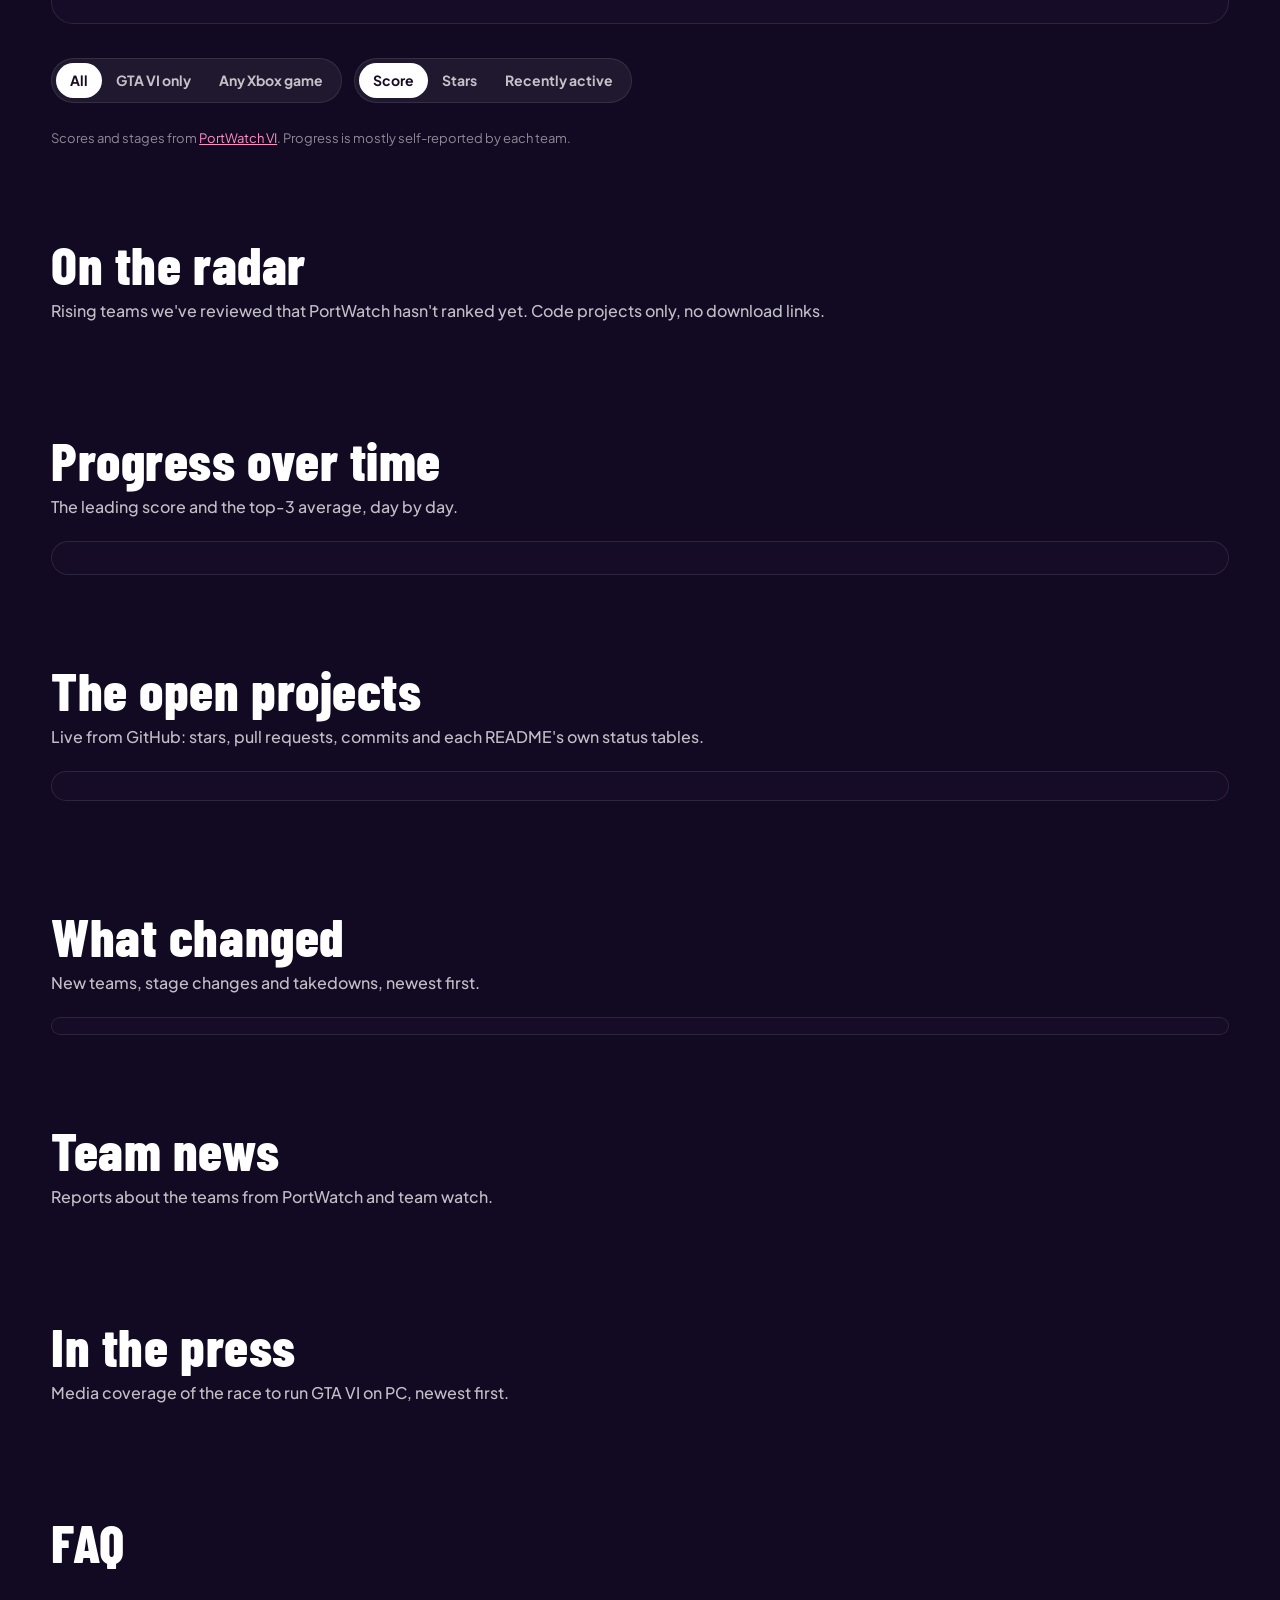
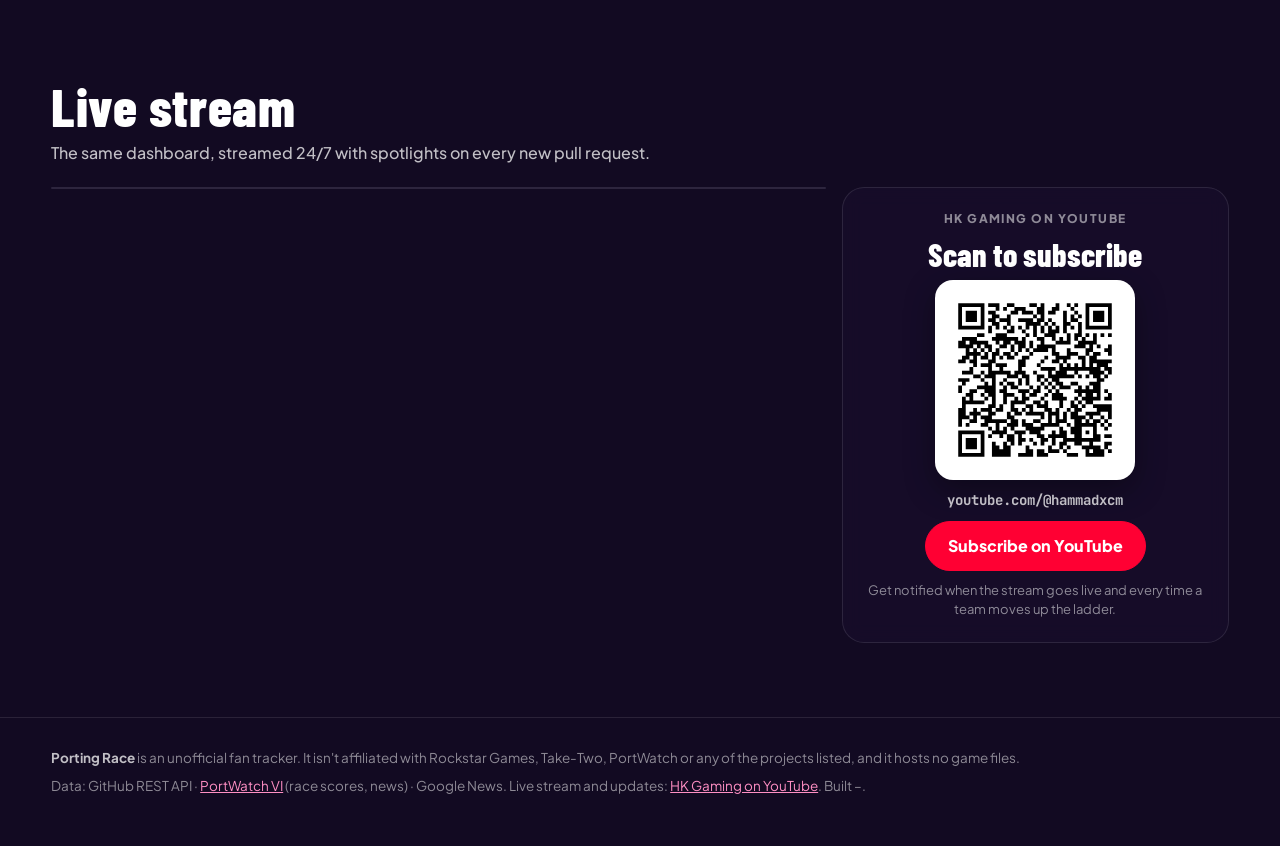
==== commit a79c1c85: "Site: Leaders comparison, Private builds (hyphennn, omonkey, CGBJ), race bars for all leaders" ====
--- a/site/index.template.html
+++ b/site/index.template.html
@@ -43,7 +43,7 @@
 
 <nav class="nav" id="nav" aria-label="Main">
   <a class="logo" href="#top"><span class="lmk">P</span>PORTING RACE</a>
-  <div class="links"><a href="#status">Status</a><a href="#board-sec">Live board</a><a href="#race">Tracker</a><a href="#radar">Radar</a><a href="#trend">Progress</a><a href="#projects">Projects</a><a href="#changes">Changes</a><a href="#news">News</a><a href="#press">Press</a><a href="#live">Live</a></div>
+  <div class="links"><a href="#status">Status</a><a href="#board-sec">Live board</a><a href="#leaders">Leaders</a><a href="#race">Tracker</a><a href="#radar">Radar</a><a href="#trend">Progress</a><a href="#projects">Projects</a><a href="#changes">Changes</a><a href="#news">News</a><a href="#press">Press</a><a href="#live">Live</a></div>
   <a class="nav-live" href="https://youtube.com/live/12Ob2yGzxbU" target="_blank" rel="noopener" aria-label="Watch the live stream on YouTube"><i class="dot"></i>LIVE</a>
   <span class="upd" id="upd"><!--SSR:upd-->loading…<!--/SSR--></span>
 </nav>
@@ -82,8 +82,18 @@
   <div class="lboard" id="lboard"><!--SSR:lboard--><!--/SSR--></div>
 </section>
 
+<section class="sec" id="leaders">
+  <div class="sec-h"><h2>The leaders</h2><p>The top five efforts side by side: PortWatch score and stage, plus live GitHub stats for public code.</p></div>
+  <div class="leaders" id="leadgrid"><!--SSR:leaders--><!--/SSR--></div>
+</section>
+
+<section class="sec" id="private-sec">
+  <div class="sec-h"><h2>Private builds</h2><p>Builds with no public code. PortWatch lists them without a rank: nobody outside the group can test them. They still count for the headline number.</p></div>
+  <div class="privgrid" id="privgrid"><!--SSR:private--><!--/SSR--></div>
+</section>
+
 <section class="sec" id="race">
-  <div class="sec-h"><h2>Tracker</h2><p>Every effort to run GTA VI on PC, scored 0–100 on one ladder from groundwork to stable play. Click a team for details.</p></div>
+  <div class="sec-h"><h2>Tracker</h2><p>Every effort to run GTA VI on PC, scored 0–100: a ladder up to Playable (50), then story, rendering, performance and stability up to Complete (100). Click a team for details.</p></div>
   <div class="ladder card" id="ladder"></div>
   <div class="steps" id="steps"></div>
   <div class="ctrl">
--- a/site/assets/site.css
+++ b/site/assets/site.css
@@ -505,3 +505,32 @@
   .tk-lbl{font-size:13px;padding-left:12px}
 }
 @media (max-width:600px){.lb-list .lb-ev:nth-child(n+6){display:none}}
+
+/* ---------- leaders + private builds ---------- */
+.leaders{display:grid;grid-template-columns:repeat(3,minmax(0,1fr));gap:16px}
+.ld{padding:18px;display:flex;flex-direction:column;gap:10px;border-top:4px solid var(--acc);min-width:0}
+.ld-tags{display:flex;gap:6px;flex-wrap:wrap}
+.t-pub,.t-prv,.t-ours{font-size:11.5px;font-weight:800;letter-spacing:.08em;text-transform:uppercase;padding:3px 8px;border-radius:6px;white-space:nowrap}
+.t-pub{background:rgba(54,228,224,.16);color:#5ef0ec}.t-prv{background:rgba(255,184,107,.2);color:var(--amber)}.t-ours{background:rgba(110,240,160,.16);color:var(--ok)}
+.ld-who{display:flex;align-items:center;gap:10px;min-width:0}.ld-who .av{width:42px;height:42px;flex:none}
+.ld-who h3{font-size:20px;font-weight:800;margin:0;white-space:nowrap;overflow:hidden;text-overflow:ellipsis}
+.ld-sc b{font-family:var(--disp);font-size:56px;font-weight:900;line-height:.9;color:var(--acc)}.ld-sc small{font-family:var(--disp);font-size:22px;color:var(--dim);font-weight:800}
+.ld-bar{height:8px;border-radius:4px;background:rgba(255,255,255,.1);overflow:hidden}.ld-bar i{display:block;height:100%;width:0;background:var(--acc);transition:width 1.4s cubic-bezier(.2,.8,.2,1)}
+.ld-st{font-weight:700;font-size:15px}
+.ld-dl{display:grid;grid-template-columns:1fr 1fr;gap:8px;margin:0}.ld-dl div{background:var(--glass2);border-radius:10px;padding:8px 10px}
+.ld-dl dt{font-size:11px;color:var(--dim);font-weight:700;letter-spacing:.04em}.ld-dl dd{margin:0;font-family:var(--disp);font-size:22px;font-weight:800}
+.ld-link{font-size:12.5px;font-weight:700;color:var(--dim);overflow-wrap:anywhere;min-height:32px;display:flex;align-items:center}
+.ld-priv{font-size:14px;color:var(--soft)}.ld-ok,.ld-no{font-size:13.5px;line-height:1.4;font-weight:600}.ld-ok{color:#c8f5dc}.ld-no{color:#ffc9cf}
+.privgrid{display:grid;grid-template-columns:repeat(3,minmax(0,1fr));gap:16px}
+.pv{padding:20px;display:flex;flex-direction:column;gap:12px;min-width:0}
+.pv-h{display:grid;grid-template-columns:auto 1fr auto;gap:12px;align-items:center}.pv-h .av{width:44px;height:44px}
+.pv-h h3{font-size:20px;margin:0}.pv-h p{font-size:13px;color:var(--dim);margin:2px 0 0}
+.pv-sc{text-align:right}.pv-sc b{font-family:var(--disp);font-size:40px;font-weight:900;color:var(--amber)}.pv-sc small{color:var(--dim);font-weight:800}.pv-sc span{display:block;font-size:12.5px;font-weight:700;color:var(--soft)}
+.pv-sum{font-size:14.5px;color:var(--soft)}.pv-cols{display:grid;grid-template-columns:1fr;gap:10px}
+.pv h4{font-size:11.5px;letter-spacing:.12em;text-transform:uppercase;color:var(--dim);margin-bottom:4px}
+.pv li{list-style:none;padding-left:20px;position:relative;margin:4px 0;font-size:14px;font-weight:600}
+.pv li::before{position:absolute;left:0;font-weight:900}.pv .ok li::before{content:"✓";color:var(--ok)}.pv .no li::before{content:"✕";color:var(--bad)}
+.pv-v{font-size:12.5px;color:var(--dim)}.chal-st{grid-column:1/-1;font-size:15px;color:var(--soft)}.chal-st b{color:#fff}
+.rb-n .t-prv{font-size:10px;padding:2px 6px;vertical-align:2px}
+@media (max-width:1100px){.leaders{grid-template-columns:repeat(3,minmax(0,1fr))}.privgrid{grid-template-columns:1fr 1fr}}
+@media (max-width:700px){.leaders,.privgrid{grid-template-columns:minmax(0,1fr)}}
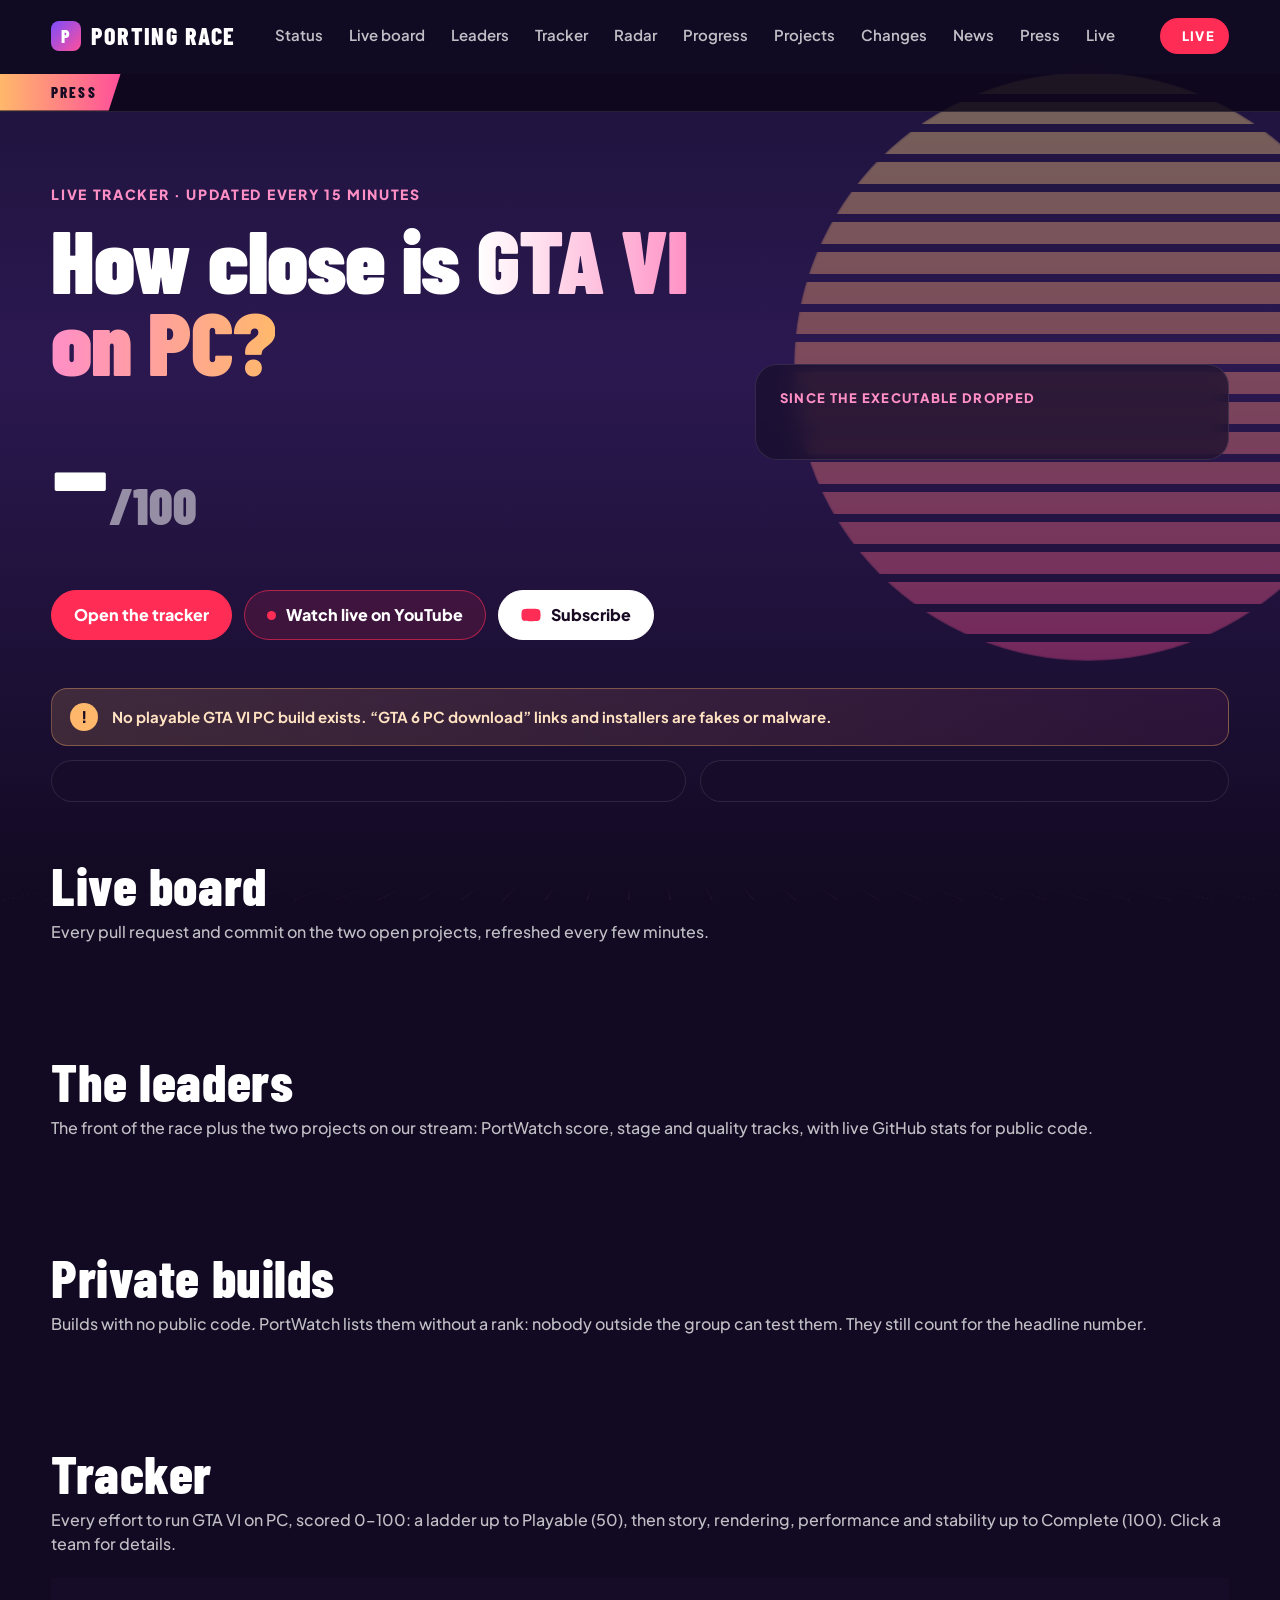
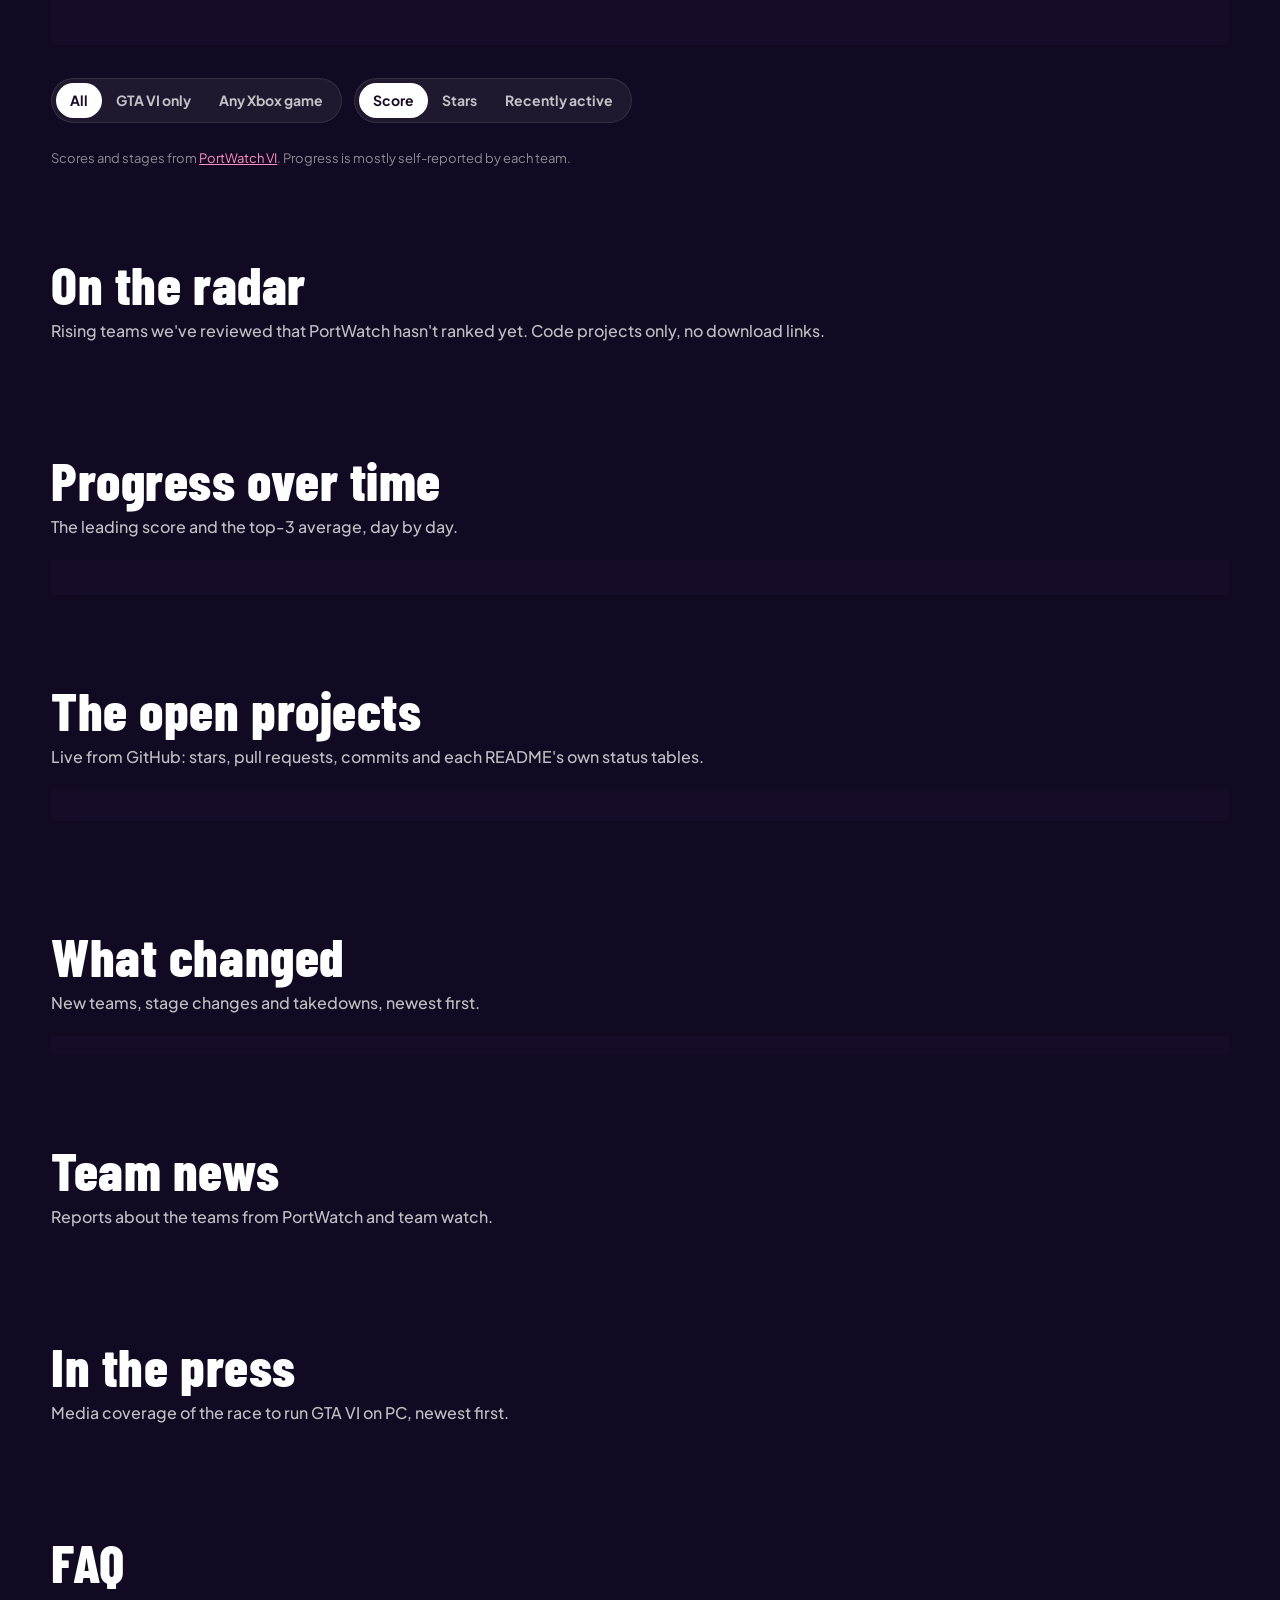
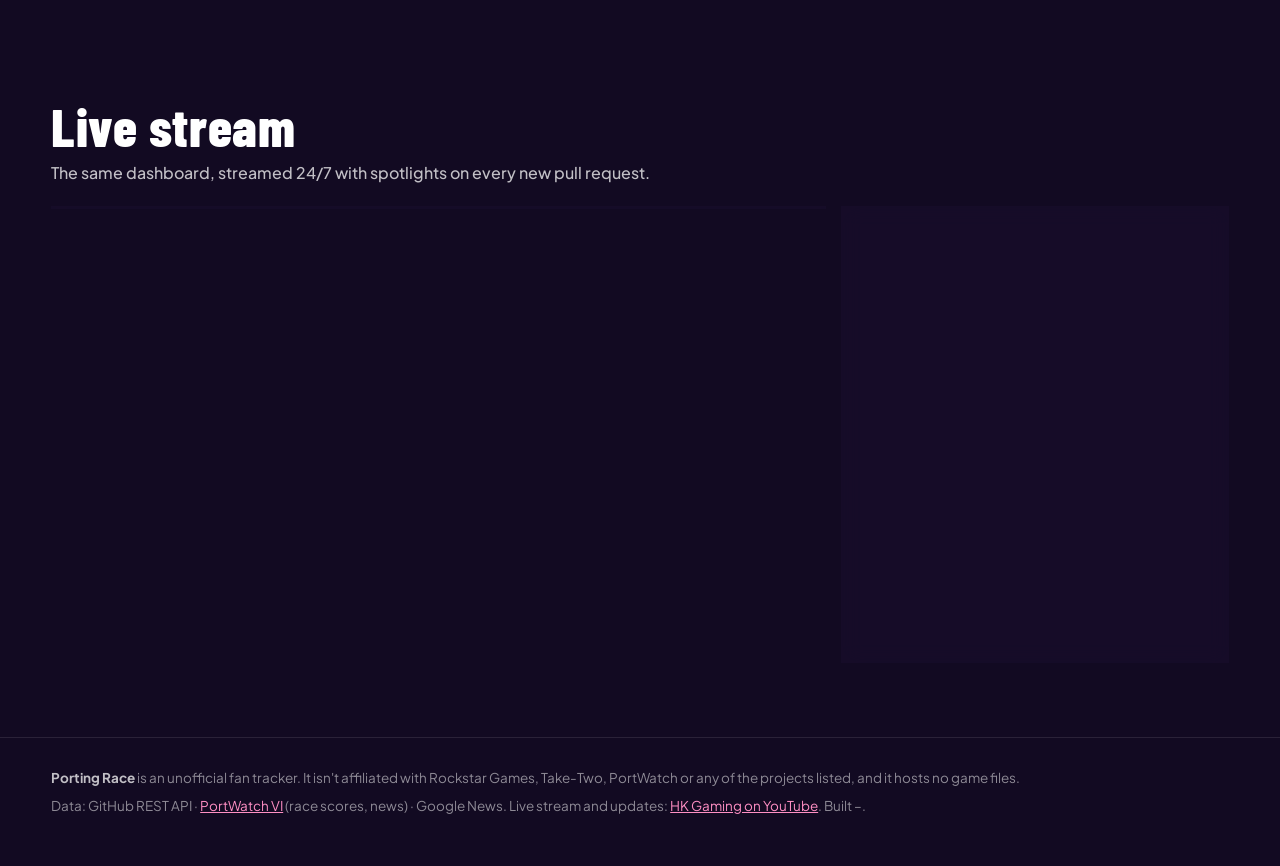
==== commit 10ce0e5f: "Site: race UI (segmented milestone bars, quality tracks, stat chips)" ====
--- a/site/index.template.html
+++ b/site/index.template.html
@@ -44,7 +44,7 @@
 <nav class="nav" id="nav" aria-label="Main">
   <a class="logo" href="#top"><span class="lmk">P</span>PORTING RACE</a>
   <div class="links"><a href="#status">Status</a><a href="#board-sec">Live board</a><a href="#leaders">Leaders</a><a href="#race">Tracker</a><a href="#radar">Radar</a><a href="#trend">Progress</a><a href="#projects">Projects</a><a href="#changes">Changes</a><a href="#news">News</a><a href="#press">Press</a><a href="#live">Live</a></div>
-  <a class="nav-live" href="https://youtube.com/live/12Ob2yGzxbU" target="_blank" rel="noopener" aria-label="Watch the live stream on YouTube"><i class="dot"></i>LIVE</a>
+  <a class="nav-live" href="__LIVE_URL__" target="_blank" rel="noopener" aria-label="Watch the live stream on YouTube"><i class="dot"></i>LIVE</a>
   <span class="upd" id="upd"><!--SSR:upd-->loading…<!--/SSR--></span>
 </nav>
 
@@ -57,8 +57,9 @@
     <h1>How close is <span class="grad">GTA VI on PC?</span></h1>
     <div class="score"><b id="lead-score"><!--SSR:score-->–<!--/SSR--></b><small>/100</small></div>
     <p class="lead-line" id="lead-line"><!--SSR:lead--><!--/SSR--></p>
+    <div class="chips" id="hchips"><!--SSR:chips--><!--/SSR--></div>
     <div class="rbars" id="rbars" aria-label="Who's ahead"><!--SSR:rbars--><!--/SSR--></div>
-    <div class="cta"><a class="btn hot" href="#race">Open the tracker</a><a class="btn live-cta" href="https://youtube.com/live/12Ob2yGzxbU" id="live-btn" target="_blank" rel="noopener"><i class="dot"></i>Watch live on YouTube</a><a class="btn yt-sub" href="https://www.youtube.com/@hammadxcm?sub_confirmation=1" target="_blank" rel="noopener"><svg class="yt-ic" viewBox="0 0 24 24" aria-hidden="true"><path d="M23 7.2a3 3 0 0 0-2.1-2.1C19 4.6 12 4.6 12 4.6s-7 0-8.9.5A3 3 0 0 0 1 7.2 31 31 0 0 0 .5 12a31 31 0 0 0 .5 4.8 3 3 0 0 0 2.1 2.1c1.9.5 8.9.5 8.9.5s7 0 8.9-.5a3 3 0 0 0 2.1-2.1 31 31 0 0 0 .5-4.8 31 31 0 0 0-.5-4.8z" fill="currentColor"/><path d="M9.8 15.1 15.6 12 9.8 8.9z" fill="#ff2d55"/></svg>Subscribe</a></div>
+    <div class="cta"><a class="btn hot" href="#race">Open the tracker</a><a class="btn live-cta" href="__LIVE_URL__" id="live-btn" target="_blank" rel="noopener"><i class="dot"></i>Watch live on YouTube</a><a class="btn yt-sub" href="https://www.youtube.com/@hammadxcm?sub_confirmation=1" target="_blank" rel="noopener"><svg class="yt-ic" viewBox="0 0 24 24" aria-hidden="true"><path d="M23 7.2a3 3 0 0 0-2.1-2.1C19 4.6 12 4.6 12 4.6s-7 0-8.9.5A3 3 0 0 0 1 7.2 31 31 0 0 0 .5 12a31 31 0 0 0 .5 4.8 3 3 0 0 0 2.1 2.1c1.9.5 8.9.5 8.9.5s7 0 8.9-.5a3 3 0 0 0 2.1-2.1 31 31 0 0 0 .5-4.8 31 31 0 0 0-.5-4.8z" fill="currentColor"/><path d="M9.8 15.1 15.6 12 9.8 8.9z" fill="#ff2d55"/></svg>Subscribe</a></div>
   </div>
   <aside class="clock">
     <p class="clk-lbl" id="clk-lbl">Since the executable dropped</p>
@@ -83,7 +84,7 @@
 </section>
 
 <section class="sec" id="leaders">
-  <div class="sec-h"><h2>The leaders</h2><p>The top five efforts side by side: PortWatch score and stage, plus live GitHub stats for public code.</p></div>
+  <div class="sec-h"><h2>The leaders</h2><p>The front of the race plus the two projects on our stream: PortWatch score, stage and quality tracks, with live GitHub stats for public code.</p></div>
   <div class="leaders" id="leadgrid"><!--SSR:leaders--><!--/SSR--></div>
 </section>
 
--- a/site/assets/site.css
+++ b/site/assets/site.css
@@ -534,3 +534,29 @@
 .rb-n .t-prv{font-size:10px;padding:2px 6px;vertical-align:2px}
 @media (max-width:1100px){.leaders{grid-template-columns:repeat(3,minmax(0,1fr))}.privgrid{grid-template-columns:1fr 1fr}}
 @media (max-width:700px){.leaders,.privgrid{grid-template-columns:minmax(0,1fr)}}
+
+/* ---------- race UI: stat chips, segmented milestone bars, quality tracks ---------- */
+.chips{display:grid;grid-template-columns:repeat(4,minmax(0,1fr));gap:10px;margin-top:20px;max-width:640px}
+.chip{background:var(--card);border:1px solid var(--line);border-radius:14px;padding:12px 14px;backdrop-filter:blur(8px)}
+.chip b{display:block;font-family:var(--disp);font-size:28px;font-weight:800;line-height:1}
+.chip span{font-size:12px;color:var(--dim);font-weight:700;letter-spacing:.03em}
+.seg-bar{position:relative;height:12px;border-radius:7px;background:rgba(255,255,255,.08);overflow:visible;margin:6px 0 2px}
+.seg-bar>i{position:absolute;inset:0 auto 0 0;width:0;border-radius:7px;background:linear-gradient(90deg,#8d5cff,#ff3e9a 60%,#ff8a5c);
+  box-shadow:0 0 14px rgba(255,62,154,.45);transition:width 1.6s cubic-bezier(.2,.8,.2,1)}
+.seg-bar>i::after{content:"";position:absolute;inset:0;border-radius:7px;background:linear-gradient(90deg,transparent,rgba(255,255,255,.45),transparent);background-size:40% 100%;background-repeat:no-repeat;animation:segshine 2.6s 1.6s ease-in-out infinite}
+@keyframes segshine{from{background-position:-40% 0}to{background-position:140% 0}}
+.seg-bar>s{position:absolute;top:-2px;bottom:-2px;width:3px;background:var(--bg);z-index:2}
+.seg-flag{position:absolute;top:50%;left:0;width:18px;height:18px;margin:-9px 0 0 -9px;border-radius:50%;background:#fff;box-shadow:0 0 0 4px rgba(255,62,154,.35),0 0 16px #ff3e9a;z-index:3;transition:left 1.6s cubic-bezier(.2,.8,.2,1)}
+.seg-wrap{height:auto!important;background:none!important;overflow:visible!important}
+.tracks{display:grid;grid-template-columns:repeat(4,minmax(0,1fr));gap:12px;margin:4px 0}
+.trk-h{display:flex;justify-content:space-between;gap:8px;font-size:12.5px;margin-bottom:5px;min-width:0}
+.trk-h b{font-weight:800}.trk-h span{color:var(--dim);font-weight:600;white-space:nowrap;overflow:hidden;text-overflow:ellipsis}
+.trk-b{height:6px;border-radius:4px;background:rgba(255,255,255,.08);overflow:hidden}
+.trk-b i{display:block;height:100%;width:0;background:linear-gradient(90deg,#36e4e0,#8d5cff);transition:width 1.4s .3s cubic-bezier(.2,.8,.2,1)}
+.ld .tracks,.pv .tracks{grid-template-columns:1fr 1fr;gap:8px}
+.eff .body .tracks{grid-column:1/-1}
+@media (max-width:900px){.tracks{grid-template-columns:1fr 1fr}.chips{grid-template-columns:repeat(2,minmax(0,1fr))}}
+
+.ld .tracks,.pv .tracks{grid-template-columns:1fr!important;gap:7px!important}
+.seg-bar.sb-sm{height:9px;margin:2px 0}
+.rb-n{min-width:0;white-space:nowrap;overflow:visible}
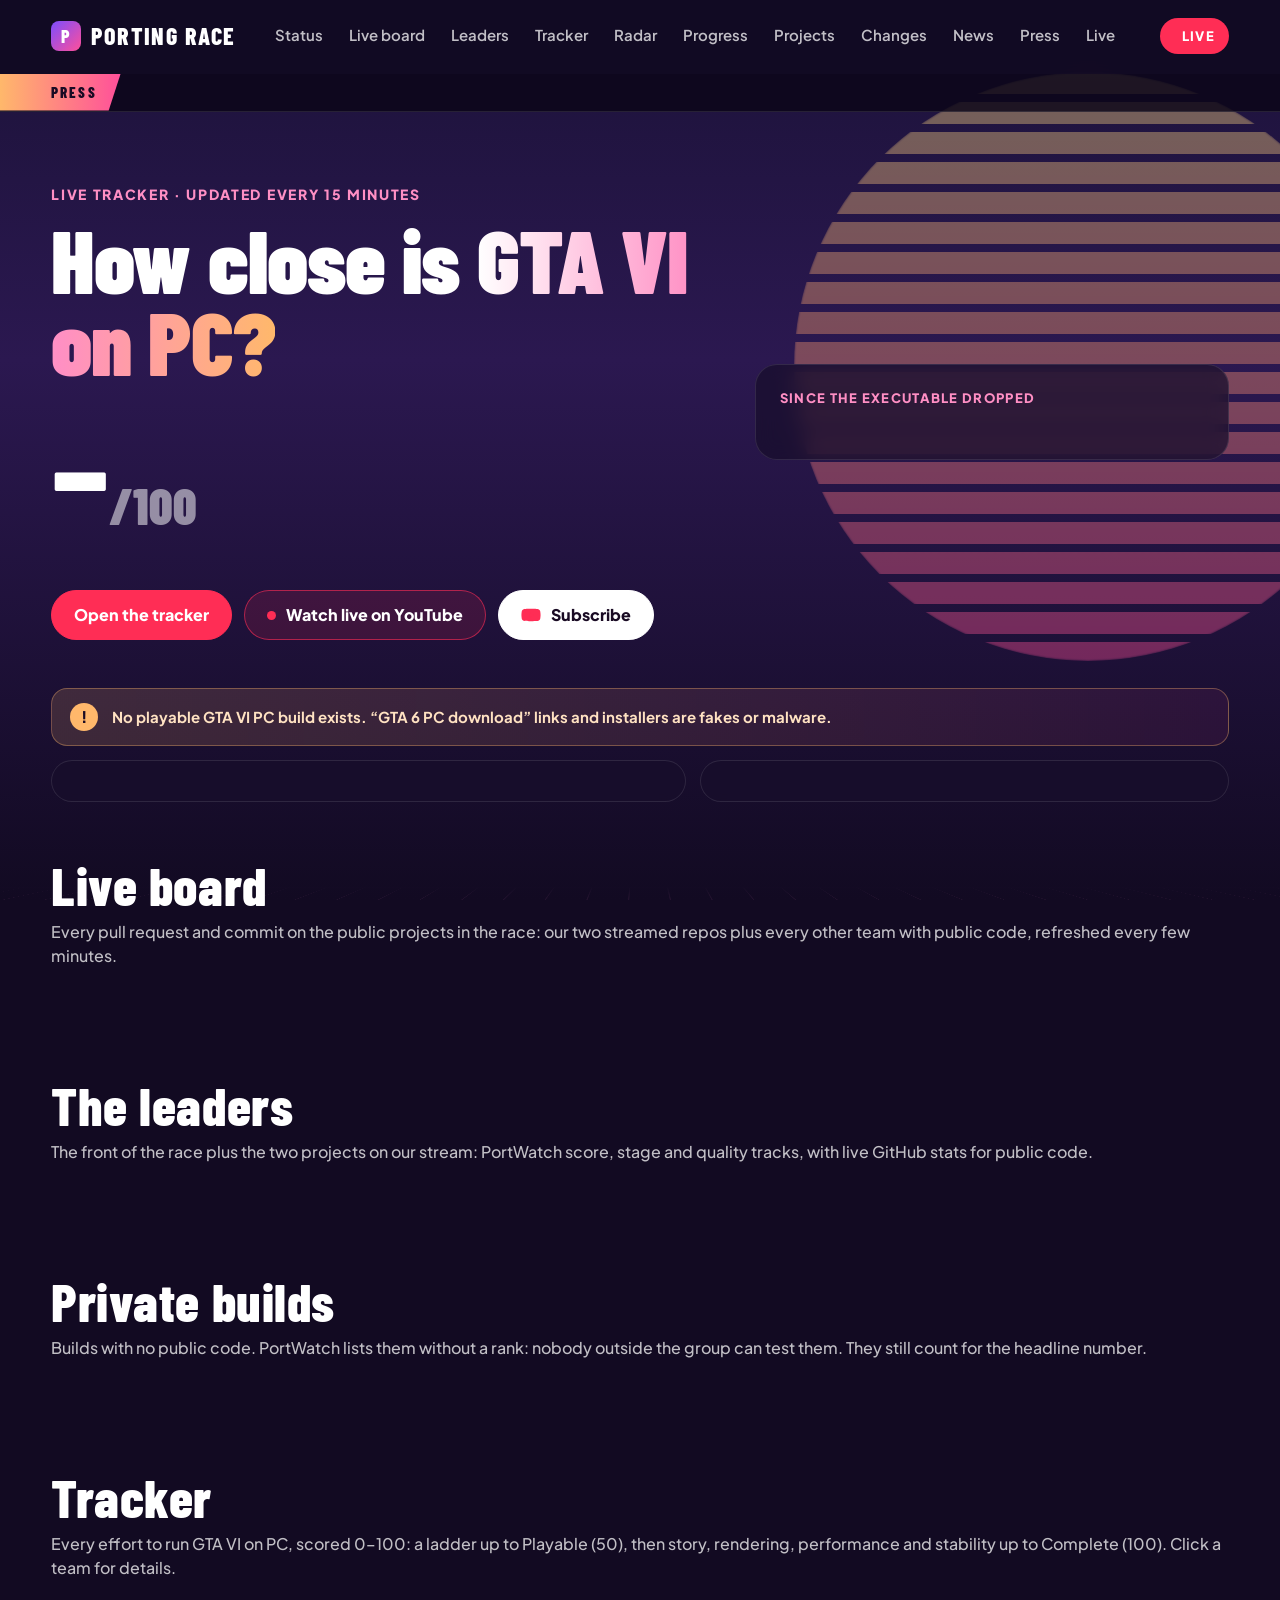
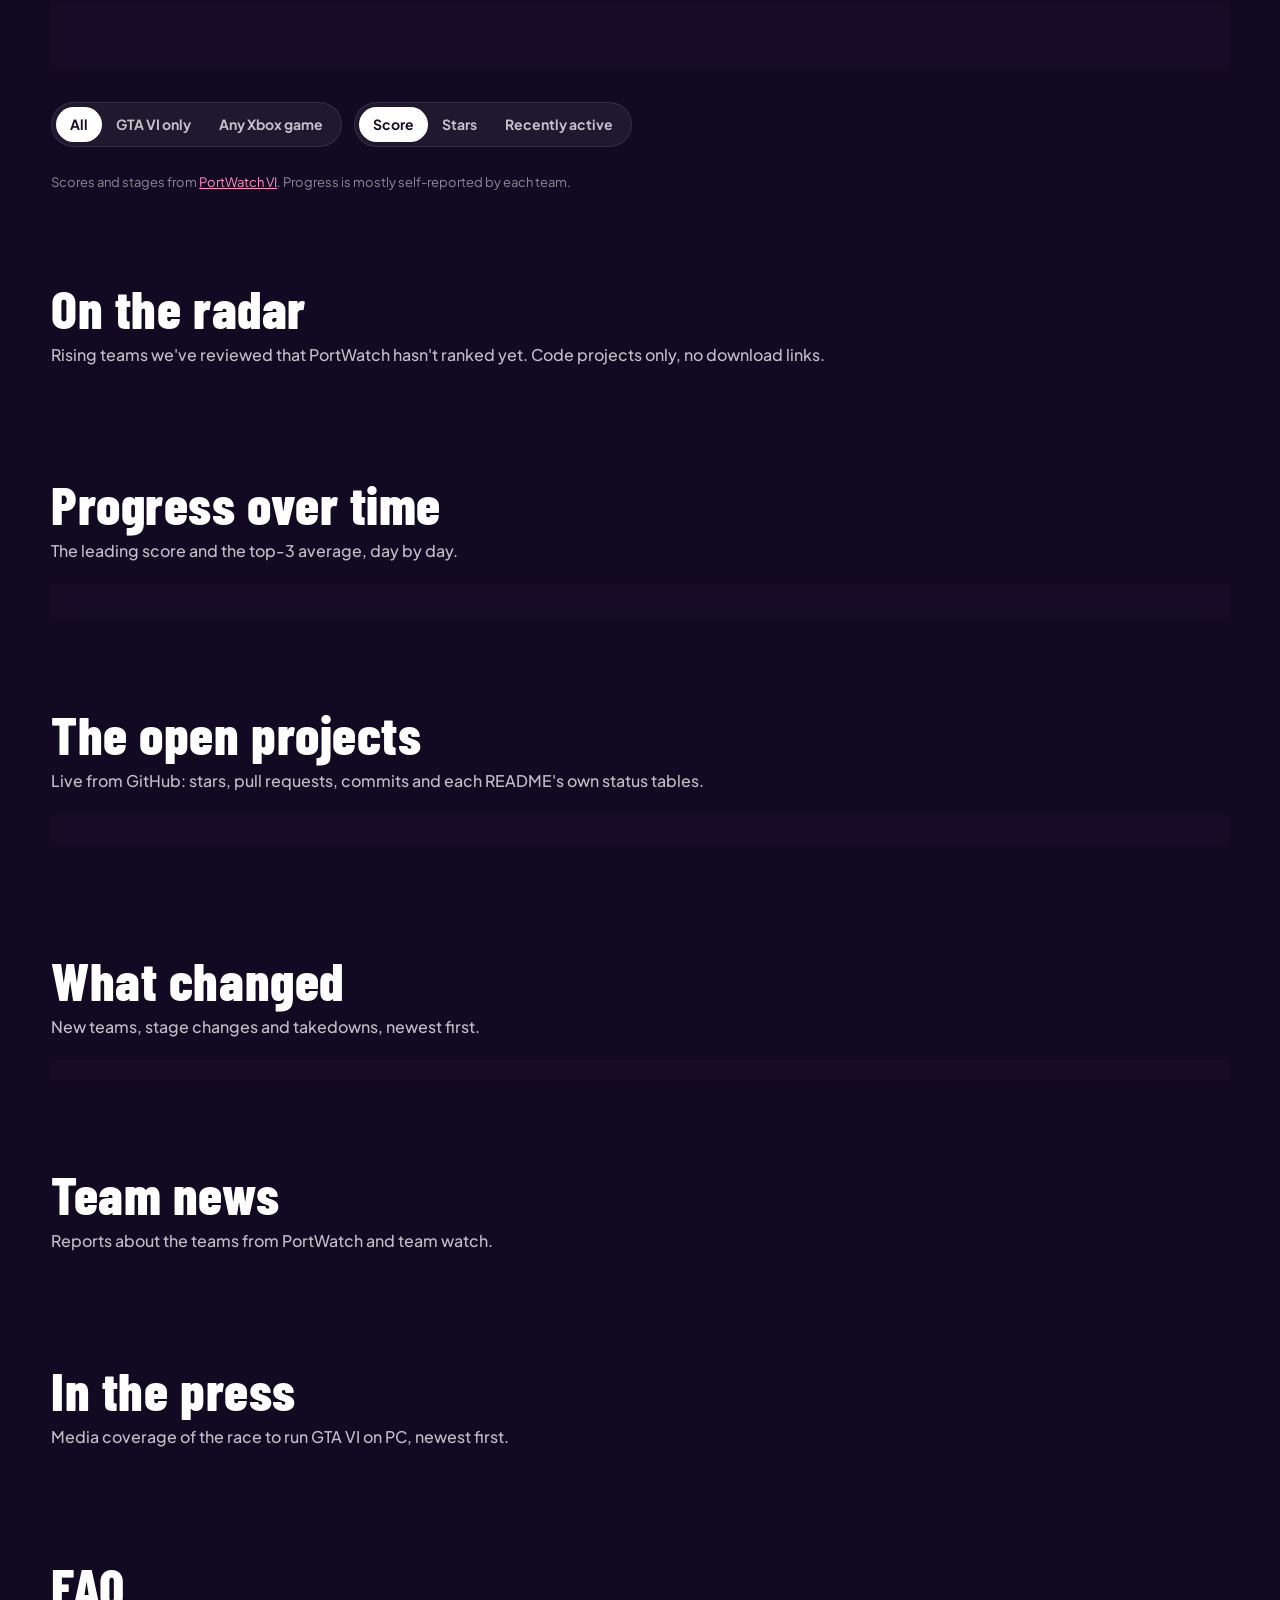
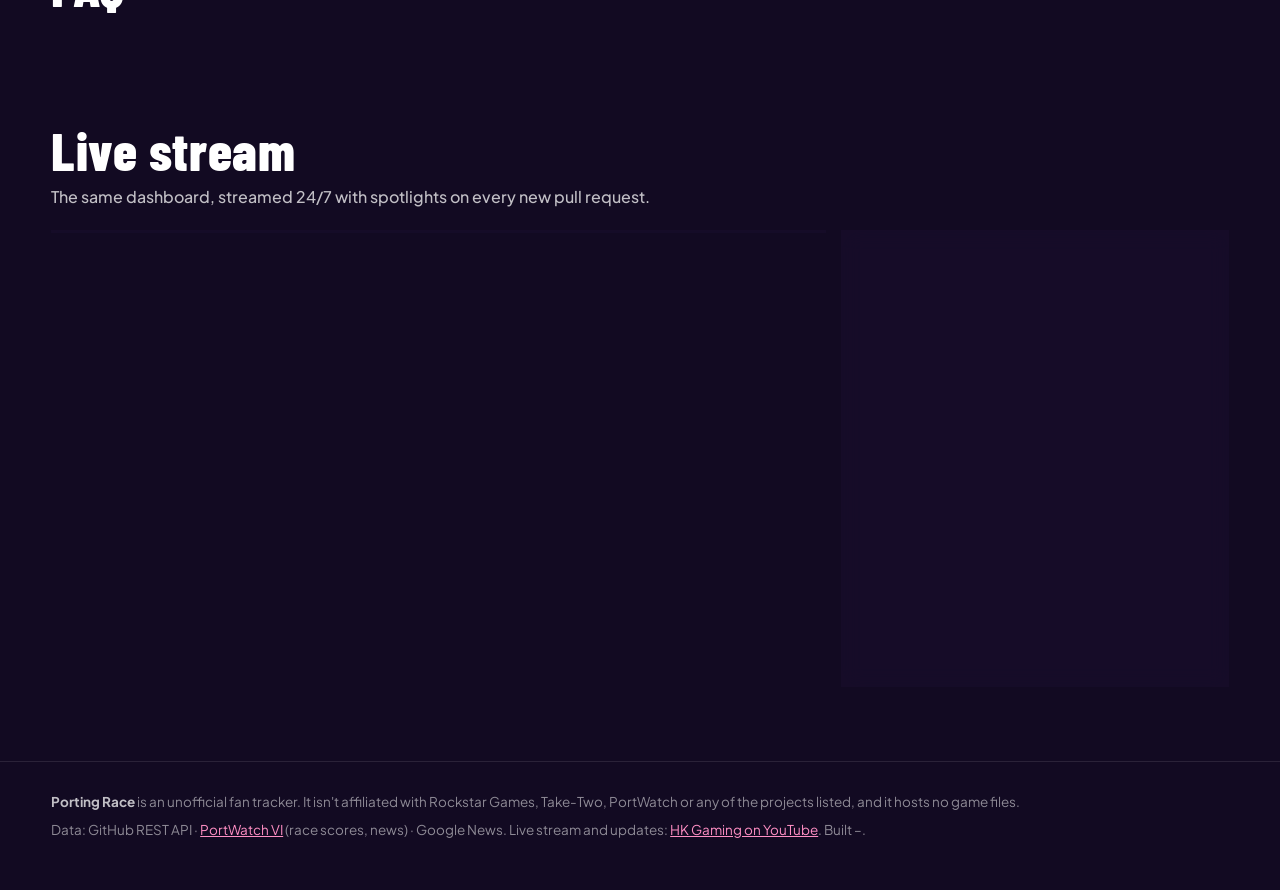
==== commit 0be914fa: "Site: Live board for every public repo in the race" ====
--- a/site/index.template.html
+++ b/site/index.template.html
@@ -78,7 +78,7 @@
 </section>
 
 <section class="sec" id="board-sec" aria-labelledby="board-h">
-  <div class="sec-h lb-h"><div><h2 id="board-h">Live board</h2><p>Every pull request and commit on the two open projects, refreshed every few minutes.</p></div>
+  <div class="sec-h lb-h"><div><h2 id="board-h">Live board</h2><p>Every pull request and commit on the public projects in the race: our two streamed repos plus every other team with public code, refreshed every few minutes.</p></div>
     <span class="newpill" id="newpill" hidden aria-live="polite"></span></div>
   <div class="lboard" id="lboard"><!--SSR:lboard--><!--/SSR--></div>
 </section>
--- a/site/assets/site.css
+++ b/site/assets/site.css
@@ -560,3 +560,9 @@
 .ld .tracks,.pv .tracks{grid-template-columns:1fr!important;gap:7px!important}
 .seg-bar.sb-sm{height:9px;margin:2px 0}
 .rb-n{min-width:0;white-space:nowrap;overflow:visible}
+.tracks{grid-template-columns:repeat(4,minmax(0,1fr))}.trk{min-width:0}
+.eff .body{grid-template-columns:minmax(0,1fr) minmax(0,1fr)}
+@media (max-width:900px){.tracks{grid-template-columns:repeat(2,minmax(0,1fr))!important}.eff .body{grid-template-columns:minmax(0,1fr)!important}}
+
+.lb-slug{font-family:var(--body);font-size:13px;font-weight:700;color:var(--dim);margin-left:6px;overflow-wrap:anywhere}
+.lb-act em{font-style:normal;margin-right:6px}.lb-extra{font-size:13.5px;color:var(--soft);margin:2px 0}
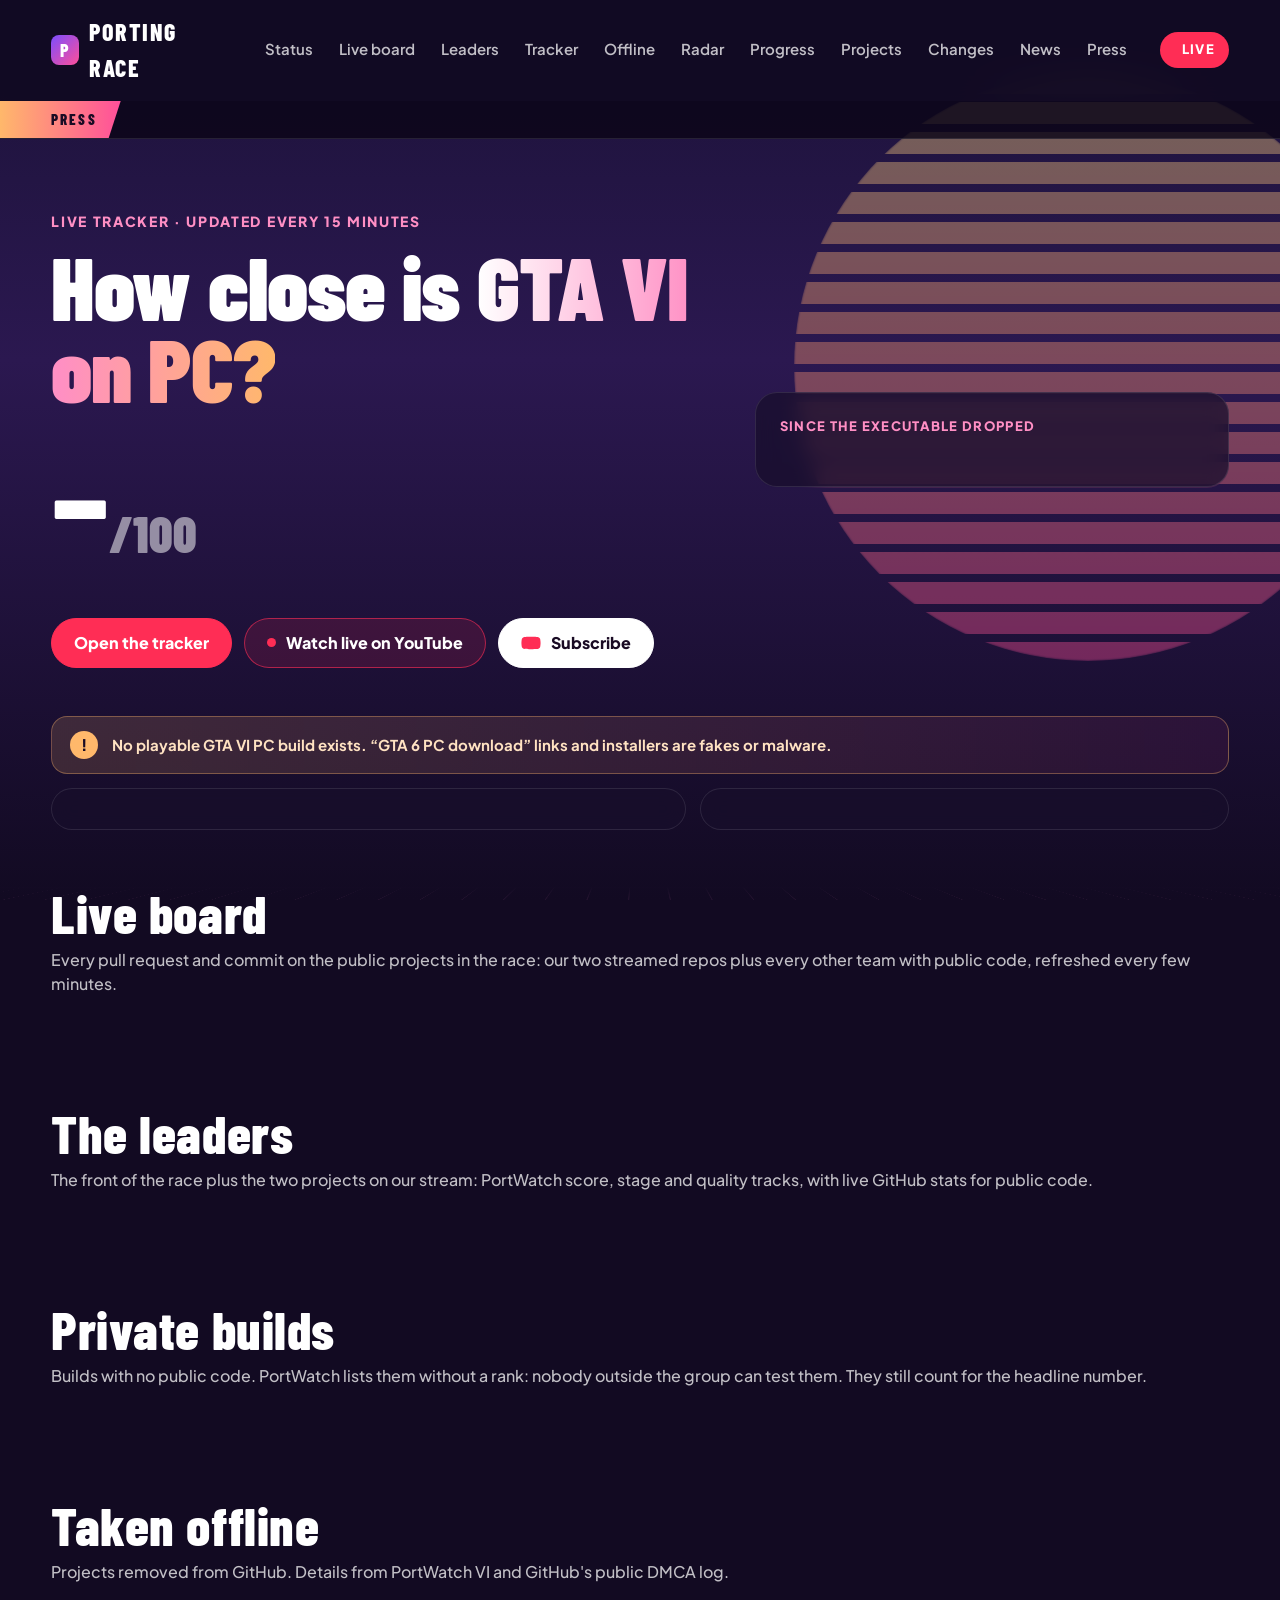
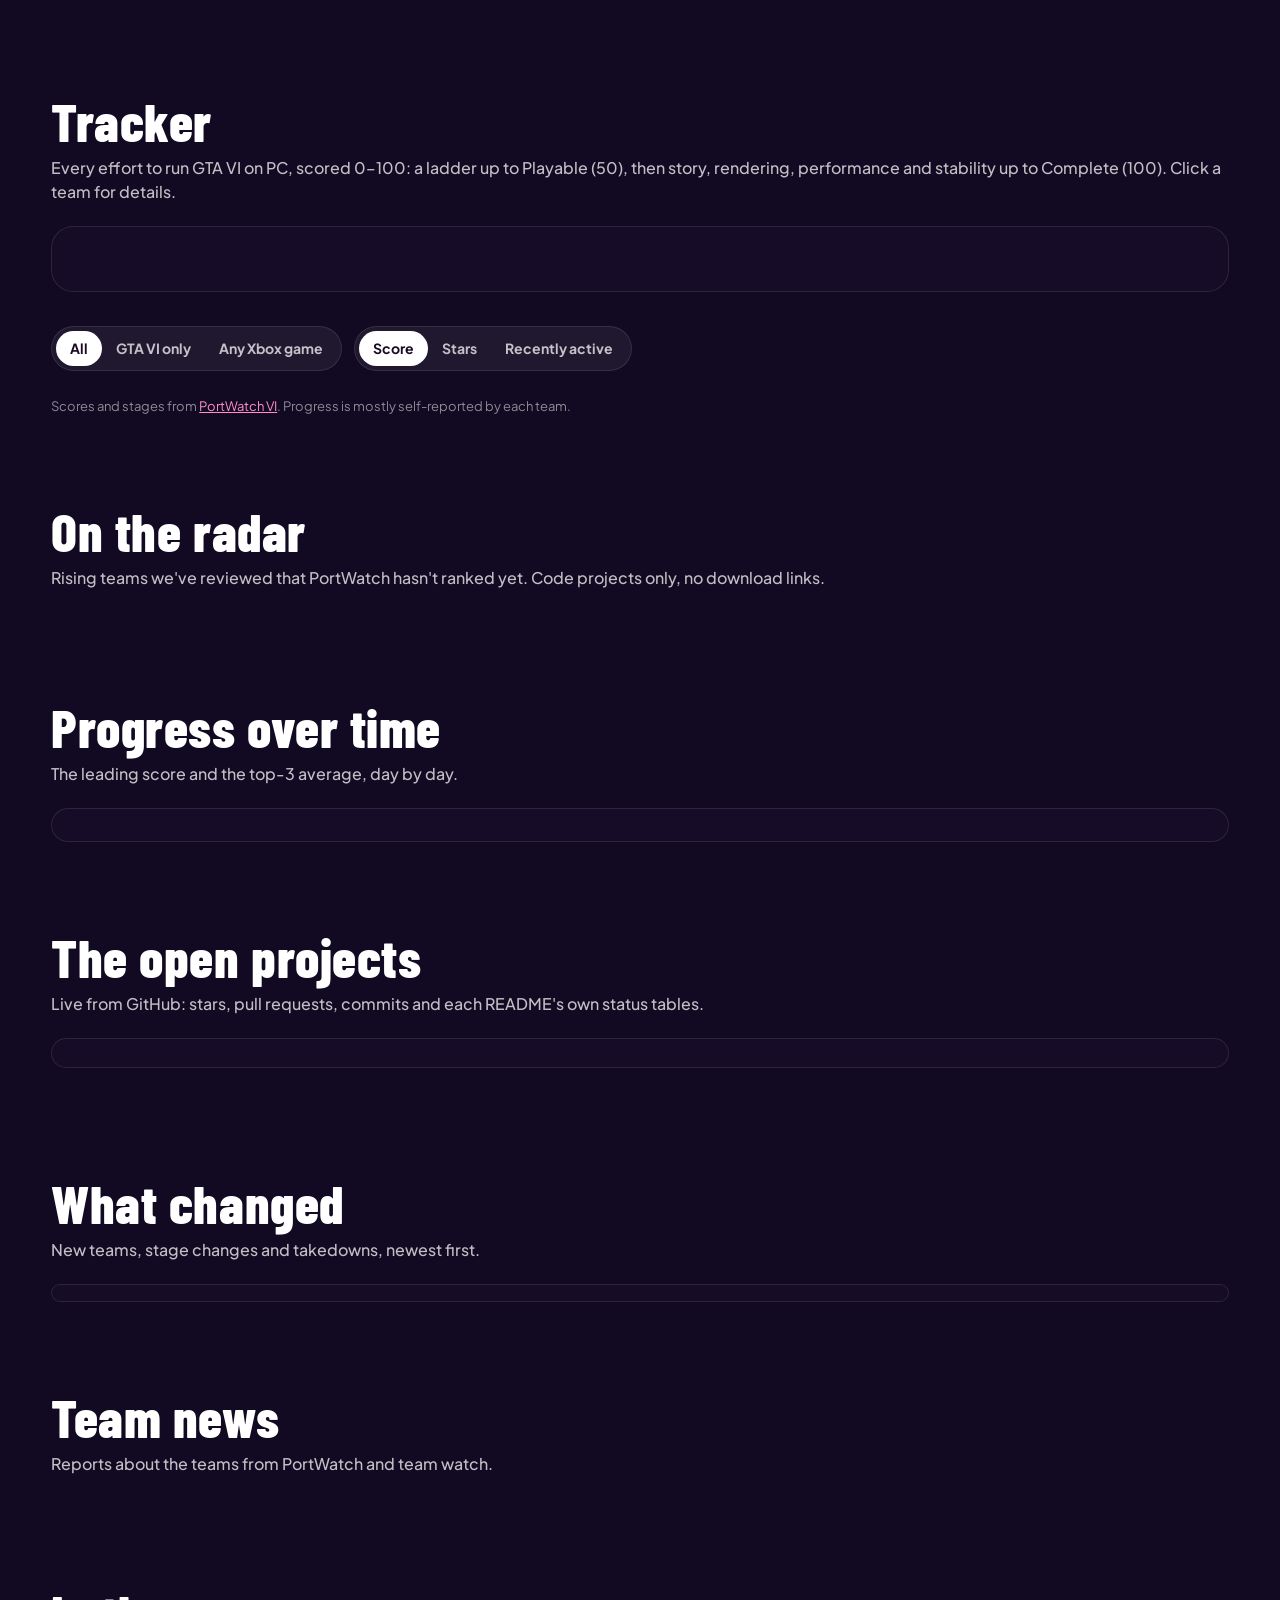
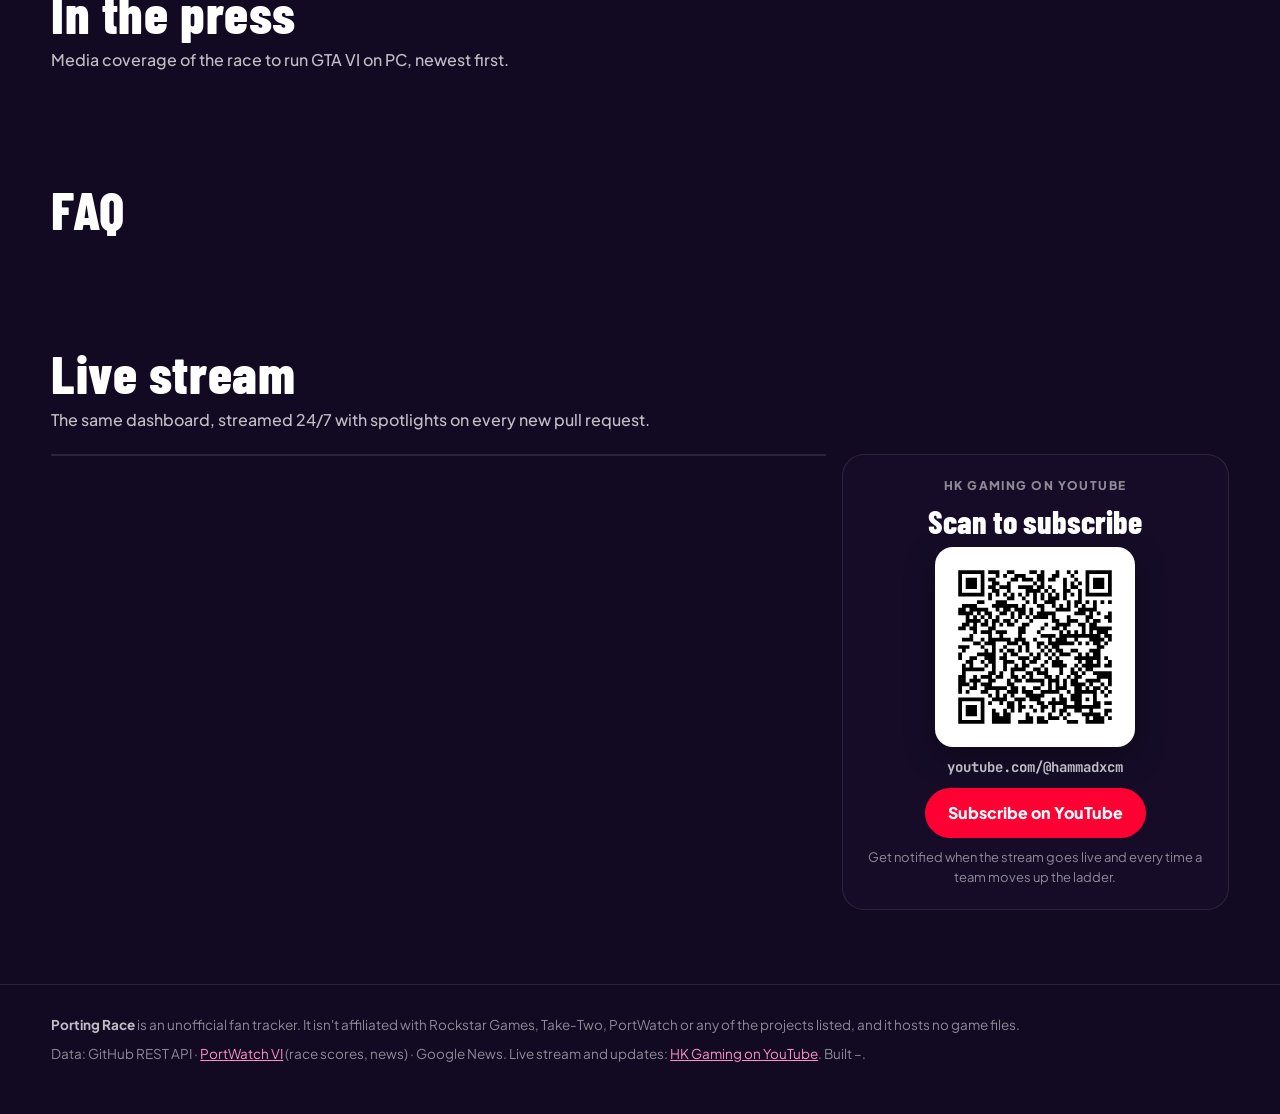
==== commit 3545a9ca: "Website: Taken offline section (Leonida, americas-recomp)" ====
--- a/site/index.template.html
+++ b/site/index.template.html
@@ -43,7 +43,7 @@
 
 <nav class="nav" id="nav" aria-label="Main">
   <a class="logo" href="#top"><span class="lmk">P</span>PORTING RACE</a>
-  <div class="links"><a href="#status">Status</a><a href="#board-sec">Live board</a><a href="#leaders">Leaders</a><a href="#race">Tracker</a><a href="#radar">Radar</a><a href="#trend">Progress</a><a href="#projects">Projects</a><a href="#changes">Changes</a><a href="#news">News</a><a href="#press">Press</a><a href="#live">Live</a></div>
+  <div class="links"><a href="#status">Status</a><a href="#board-sec">Live board</a><a href="#leaders">Leaders</a><a href="#race">Tracker</a><a href="#offline">Offline</a><a href="#radar">Radar</a><a href="#trend">Progress</a><a href="#projects">Projects</a><a href="#changes">Changes</a><a href="#news">News</a><a href="#press">Press</a><a href="#live">Live</a></div>
   <a class="nav-live" href="__LIVE_URL__" target="_blank" rel="noopener" aria-label="Watch the live stream on YouTube"><i class="dot"></i>LIVE</a>
   <span class="upd" id="upd"><!--SSR:upd-->loading…<!--/SSR--></span>
 </nav>
@@ -91,6 +91,11 @@
 <section class="sec" id="private-sec">
   <div class="sec-h"><h2>Private builds</h2><p>Builds with no public code. PortWatch lists them without a rank: nobody outside the group can test them. They still count for the headline number.</p></div>
   <div class="privgrid" id="privgrid"><!--SSR:private--><!--/SSR--></div>
+</section>
+
+<section class="sec" id="offline">
+  <div class="sec-h"><h2>Taken offline</h2><p>Projects removed from GitHub. Details from PortWatch VI and GitHub's public DMCA log.</p></div>
+  <div class="nkgrid" id="nkgrid"><!--SSR:nuked--><!--/SSR--></div>
 </section>
 
 <section class="sec" id="race">
--- a/site/assets/site.css
+++ b/site/assets/site.css
@@ -566,3 +566,14 @@
 
 .lb-slug{font-family:var(--body);font-size:13px;font-weight:700;color:var(--dim);margin-left:6px;overflow-wrap:anywhere}
 .lb-act em{font-style:normal;margin-right:6px}.lb-extra{font-size:13.5px;color:var(--soft);margin:2px 0}
+
+/* ---------- taken offline ---------- */
+.nkgrid{display:grid;grid-template-columns:repeat(2,minmax(0,1fr));gap:16px}
+.nk{position:relative;padding:22px;border-color:rgba(255,45,85,.35);background:linear-gradient(160deg,rgba(60,10,24,.75),var(--card));min-width:0}
+.nk h3{font-family:var(--disp);font-size:36px;font-weight:900;margin:0;padding-right:110px;overflow-wrap:anywhere}.nk-repo{color:var(--dim);font-size:13.5px;text-decoration:line-through;overflow-wrap:anywhere}
+.nk-stamp{position:absolute;right:18px;top:18px;transform:rotate(10deg);border:3px solid #ff2d55;color:#ff6b7a;border-radius:8px;padding:2px 10px;font-family:var(--disp);font-size:22px;font-weight:900;letter-spacing:.08em;text-transform:uppercase}
+.nk-dl{display:grid;grid-template-columns:repeat(auto-fit,minmax(110px,1fr));gap:8px;margin:12px 0}.nk-dl div{background:var(--glass2);border-radius:10px;padding:8px 10px}
+.nk-dl dt{font-size:11px;color:var(--dim);font-weight:700}.nk-dl dd{margin:0;font-family:var(--disp);font-size:20px;font-weight:800}
+.nk-note{color:#ffd2d8;font-size:15px}.nk h4{font-size:11.5px;letter-spacing:.12em;text-transform:uppercase;color:var(--dim);margin:12px 0 4px}
+.nk li{list-style:none;padding-left:18px;position:relative;font-size:14px;margin:4px 0;color:var(--soft)}.nk li::before{content:"·";position:absolute;left:4px;font-weight:900}
+@media (max-width:800px){.nkgrid{grid-template-columns:minmax(0,1fr)}}
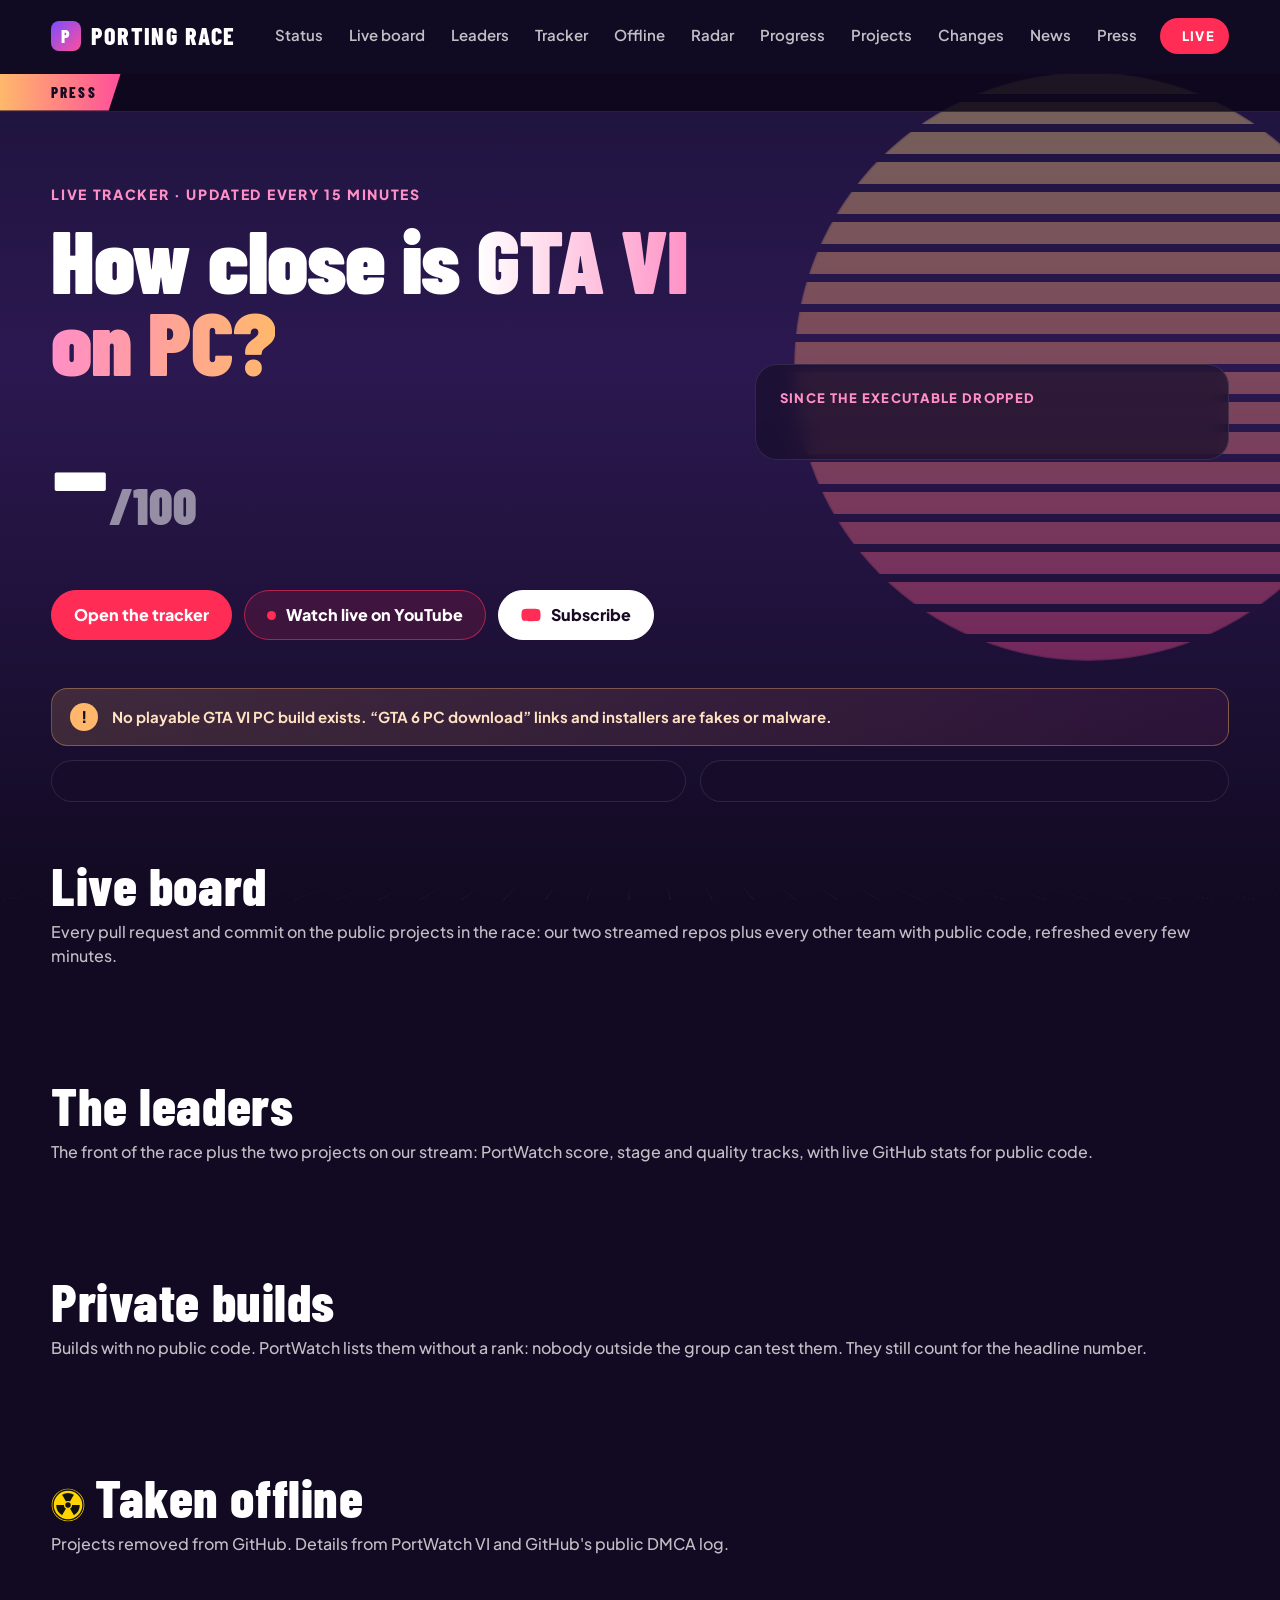
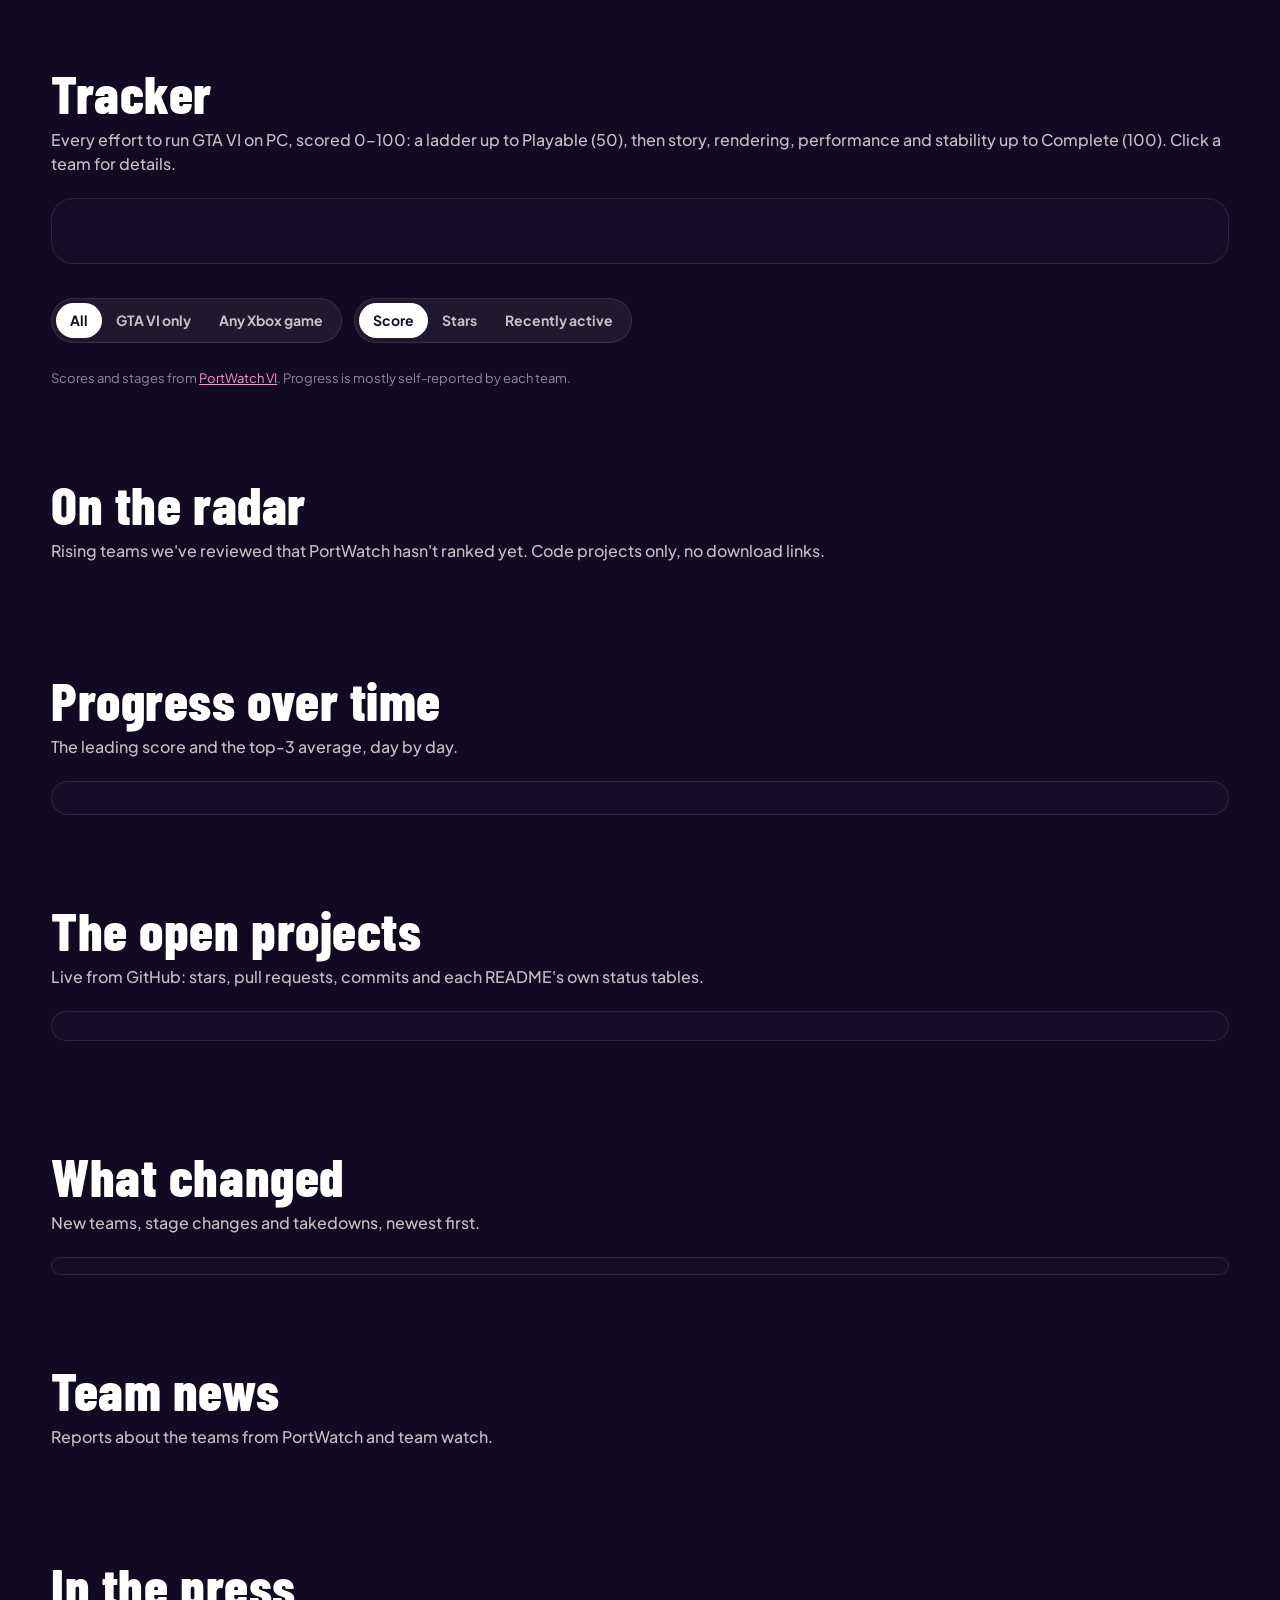
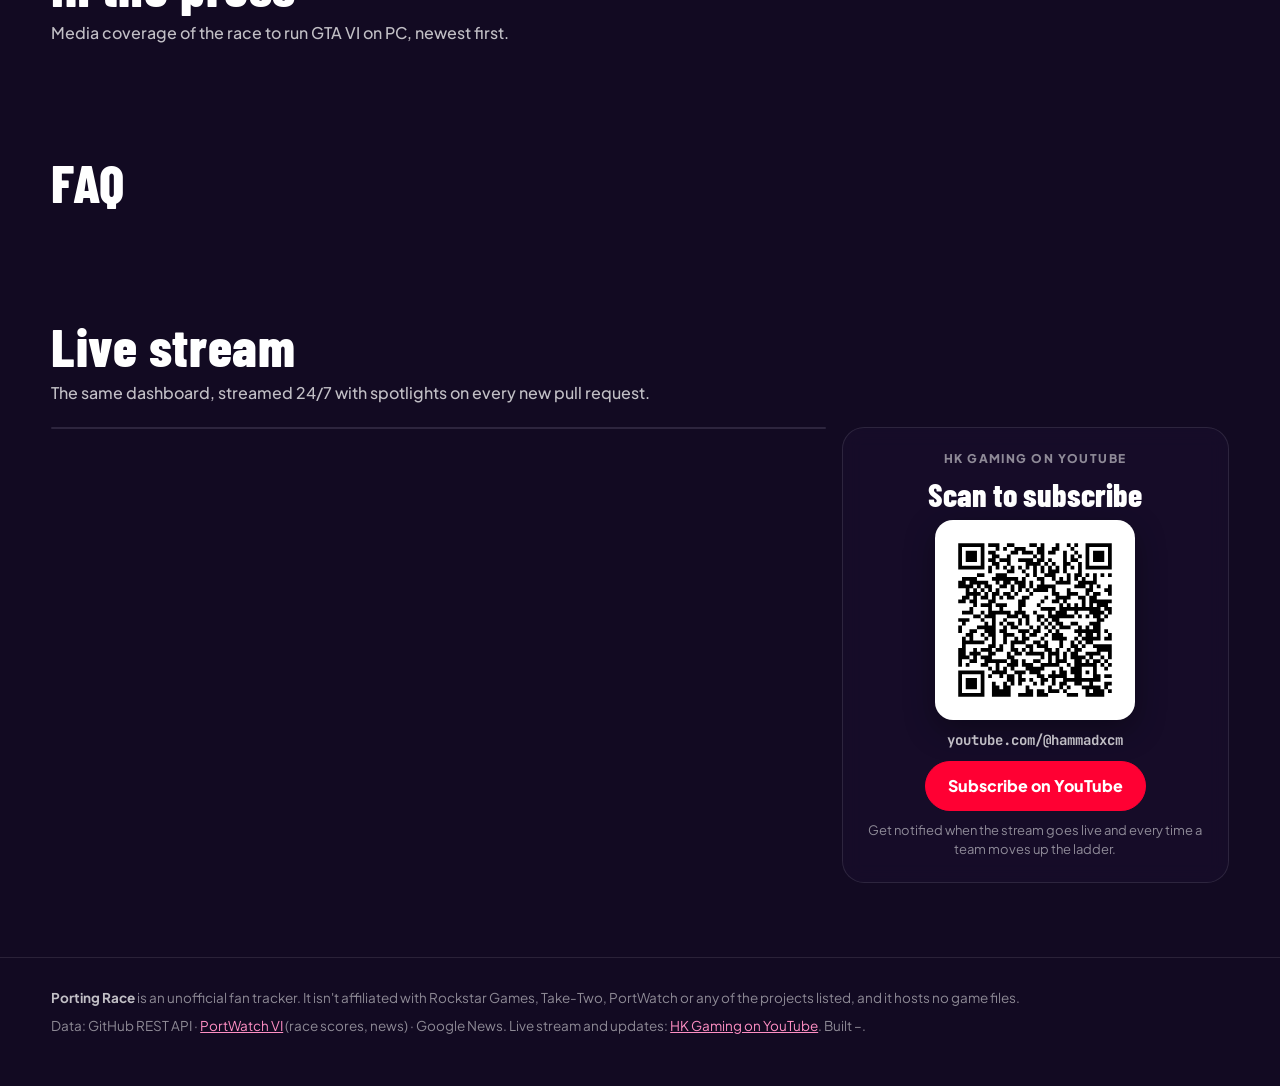
==== commit abf069eb: "Website: takedown hazard banner and caution styling" ====
--- a/site/index.template.html
+++ b/site/index.template.html
@@ -51,6 +51,7 @@
 <div class="ticker" id="ticker" role="region" aria-label="Latest headlines about the race"><span class="tk-lbl">PRESS</span><div class="tk-view"><ul class="tk-track" id="tktrack"><!--SSR:ticker--><!--/SSR--></ul></div></div>
 
 <main id="main">
+<a class="hz-banner" id="hzbanner" href="#offline" hidden><svg class="hz-ico" viewBox="0 0 100 100" aria-hidden="true"><circle cx="50" cy="50" r="48" fill="#ffd400"/><circle cx="50" cy="50" r="44" fill="none" stroke="#111" stroke-width="4"/><g fill="#111"><circle cx="50" cy="50" r="8"/><path d="M50 50 L32.7 20 A34.6 34.6 0 0 1 67.3 20 Z"/><path d="M50 50 L32.7 20 A34.6 34.6 0 0 1 67.3 20 Z" transform="rotate(120 50 50)"/><path d="M50 50 L32.7 20 A34.6 34.6 0 0 1 67.3 20 Z" transform="rotate(240 50 50)"/></g><circle cx="50" cy="50" r="12" fill="#ffd400"/><circle cx="50" cy="50" r="8" fill="#111"/></svg><span class="hz-txt"><b>Takedown alert</b> <span id="hztext"><!--SSR:hz--><!--/SSR--></span></span><span class="hz-more">Details ↓</span></a>
 <header class="hero" id="top">
   <div class="hero-l">
     <p class="kicker">Live tracker · updated every 15 minutes</p>
@@ -94,7 +95,7 @@
 </section>
 
 <section class="sec" id="offline">
-  <div class="sec-h"><h2>Taken offline</h2><p>Projects removed from GitHub. Details from PortWatch VI and GitHub's public DMCA log.</p></div>
+  <div class="sec-h"><h2><svg class="hz-ico hz-h2" viewBox="0 0 100 100" aria-hidden="true"><circle cx="50" cy="50" r="48" fill="#ffd400"/><circle cx="50" cy="50" r="44" fill="none" stroke="#111" stroke-width="4"/><g fill="#111"><circle cx="50" cy="50" r="8"/><path d="M50 50 L32.7 20 A34.6 34.6 0 0 1 67.3 20 Z"/><path d="M50 50 L32.7 20 A34.6 34.6 0 0 1 67.3 20 Z" transform="rotate(120 50 50)"/><path d="M50 50 L32.7 20 A34.6 34.6 0 0 1 67.3 20 Z" transform="rotate(240 50 50)"/></g><circle cx="50" cy="50" r="12" fill="#ffd400"/><circle cx="50" cy="50" r="8" fill="#111"/></svg>Taken offline</h2><p>Projects removed from GitHub. Details from PortWatch VI and GitHub's public DMCA log.</p></div>
   <div class="nkgrid" id="nkgrid"><!--SSR:nuked--><!--/SSR--></div>
 </section>
 
--- a/site/assets/site.css
+++ b/site/assets/site.css
@@ -577,3 +577,18 @@
 .nk-note{color:#ffd2d8;font-size:15px}.nk h4{font-size:11.5px;letter-spacing:.12em;text-transform:uppercase;color:var(--dim);margin:12px 0 4px}
 .nk li{list-style:none;padding-left:18px;position:relative;font-size:14px;margin:4px 0;color:var(--soft)}.nk li::before{content:"·";position:absolute;left:4px;font-weight:900}
 @media (max-width:800px){.nkgrid{grid-template-columns:minmax(0,1fr)}}
+
+/* ---------- radiation-hazard caution ---------- */
+.hz-ico{width:40px;height:40px;flex:none}
+@media (prefers-reduced-motion:no-preference){.hz-ico{animation:hzspin 12s linear infinite}}
+@keyframes hzspin{to{transform:rotate(360deg)}}
+.hz-banner{display:flex;align-items:center;gap:14px;margin:0 auto;max-width:1280px;padding:12px max(16px,4vw);text-decoration:none;color:#111;font-weight:600;
+  background:repeating-linear-gradient(-45deg,#ffd400 0 22px,#f2c200 22px 44px);border-bottom:4px solid #111;min-height:56px}
+.hz-banner[hidden]{display:none}
+.hz-txt{flex:1;min-width:0;font-size:15px}.hz-txt b{text-transform:uppercase;letter-spacing:.08em;margin-right:6px}
+.hz-more{font-weight:800;white-space:nowrap}
+.hz-h2{width:34px;height:34px;vertical-align:-4px;margin-right:10px}
+.nk{overflow:hidden;padding-top:30px!important;border-color:rgba(255,212,0,.45)!important}
+.nk-tape{position:absolute;left:0;right:0;top:0;height:10px;background:repeating-linear-gradient(-45deg,#ffd400 0 14px,#111 14px 28px)}
+.logo{white-space:nowrap;flex:none}
+@media (max-width:600px){.hz-banner{gap:10px;padding:10px 16px;min-height:0}.hz-banner .hz-ico{width:30px;height:30px}.hz-txt{font-size:13.5px}.hz-more{font-size:13px}}
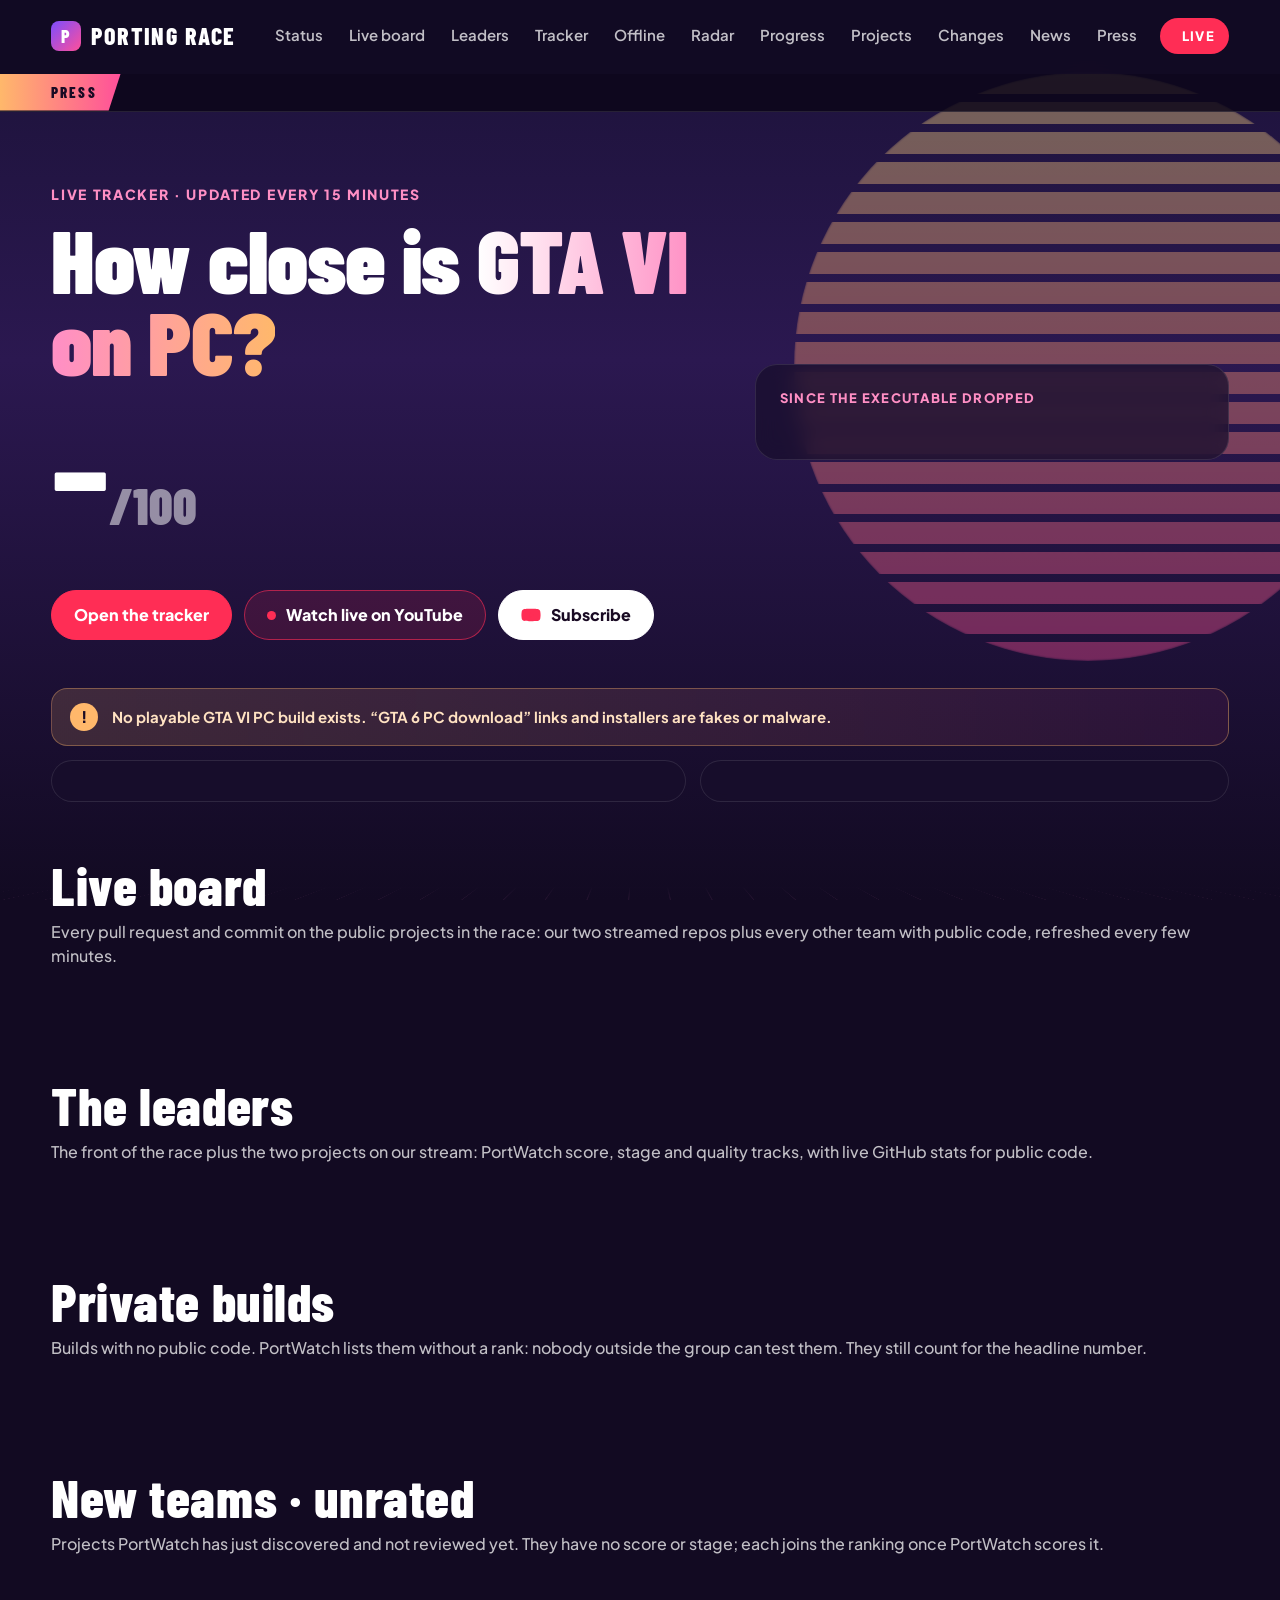
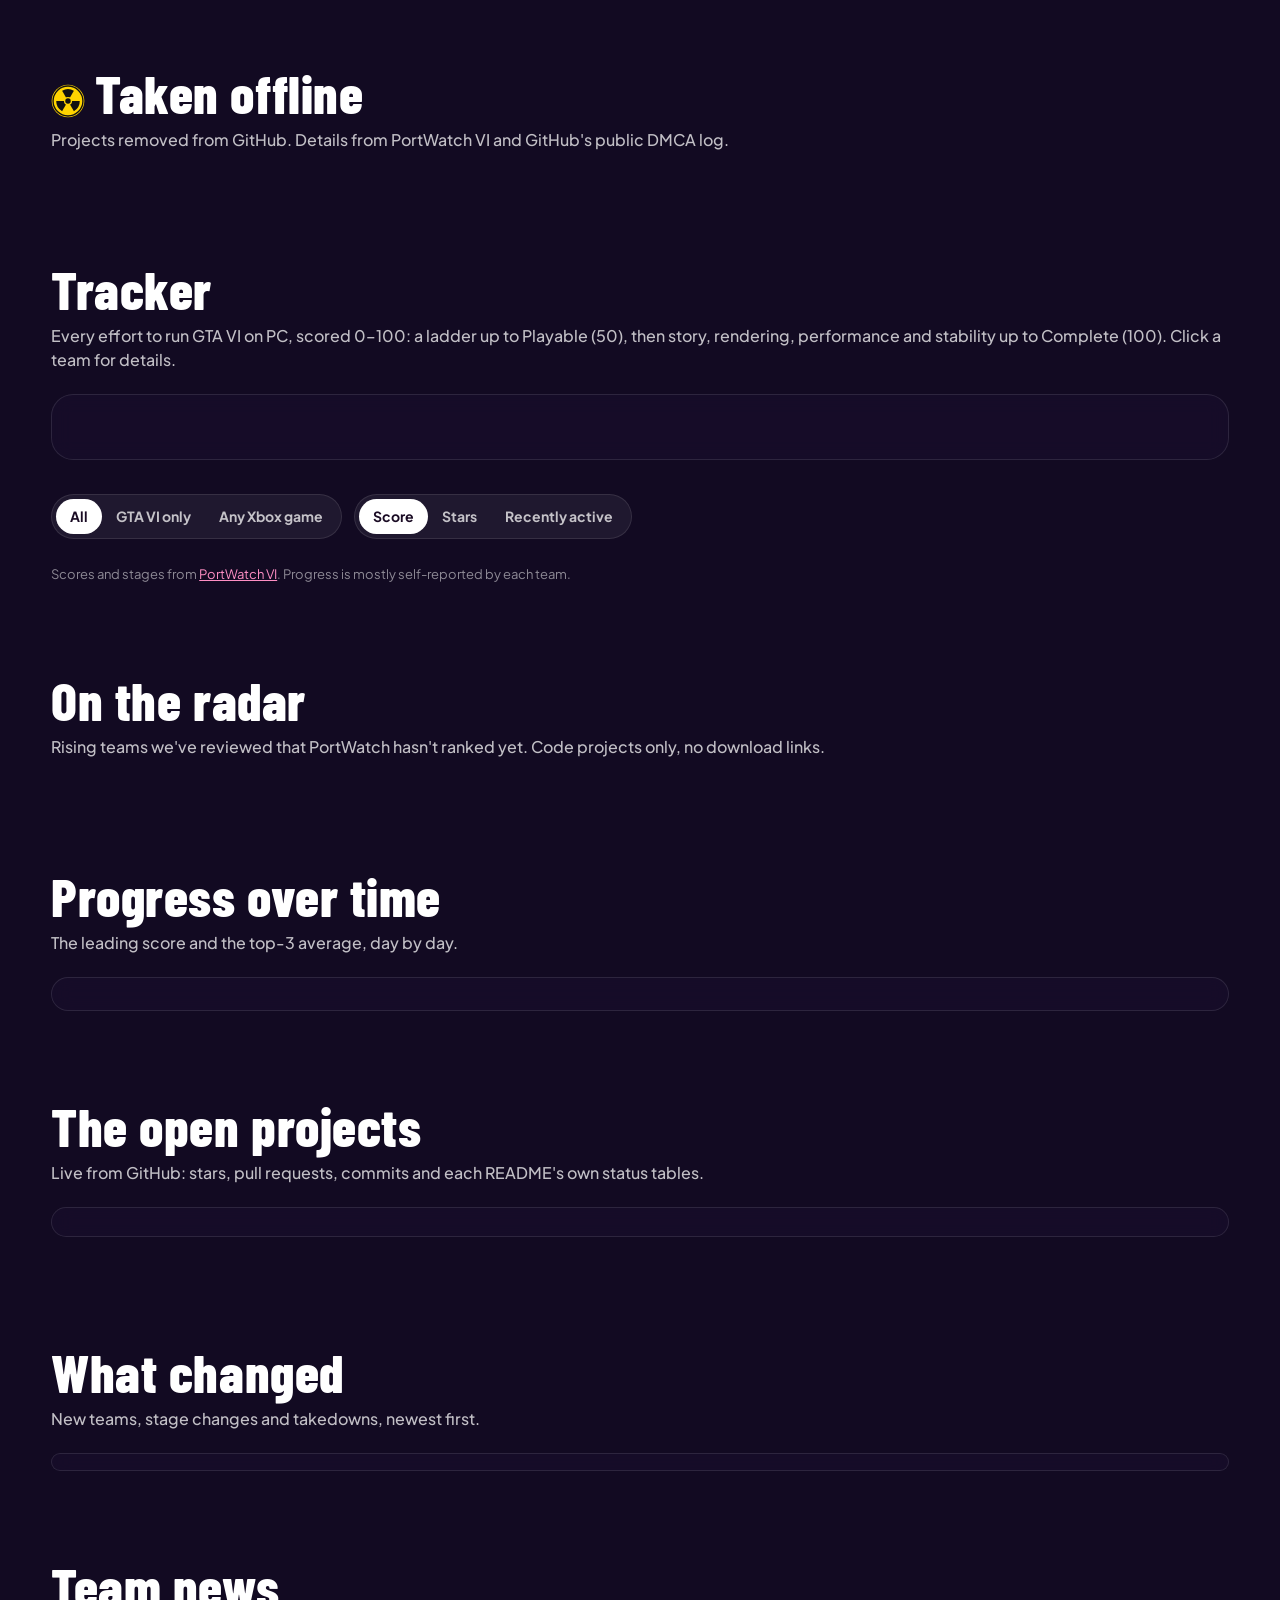
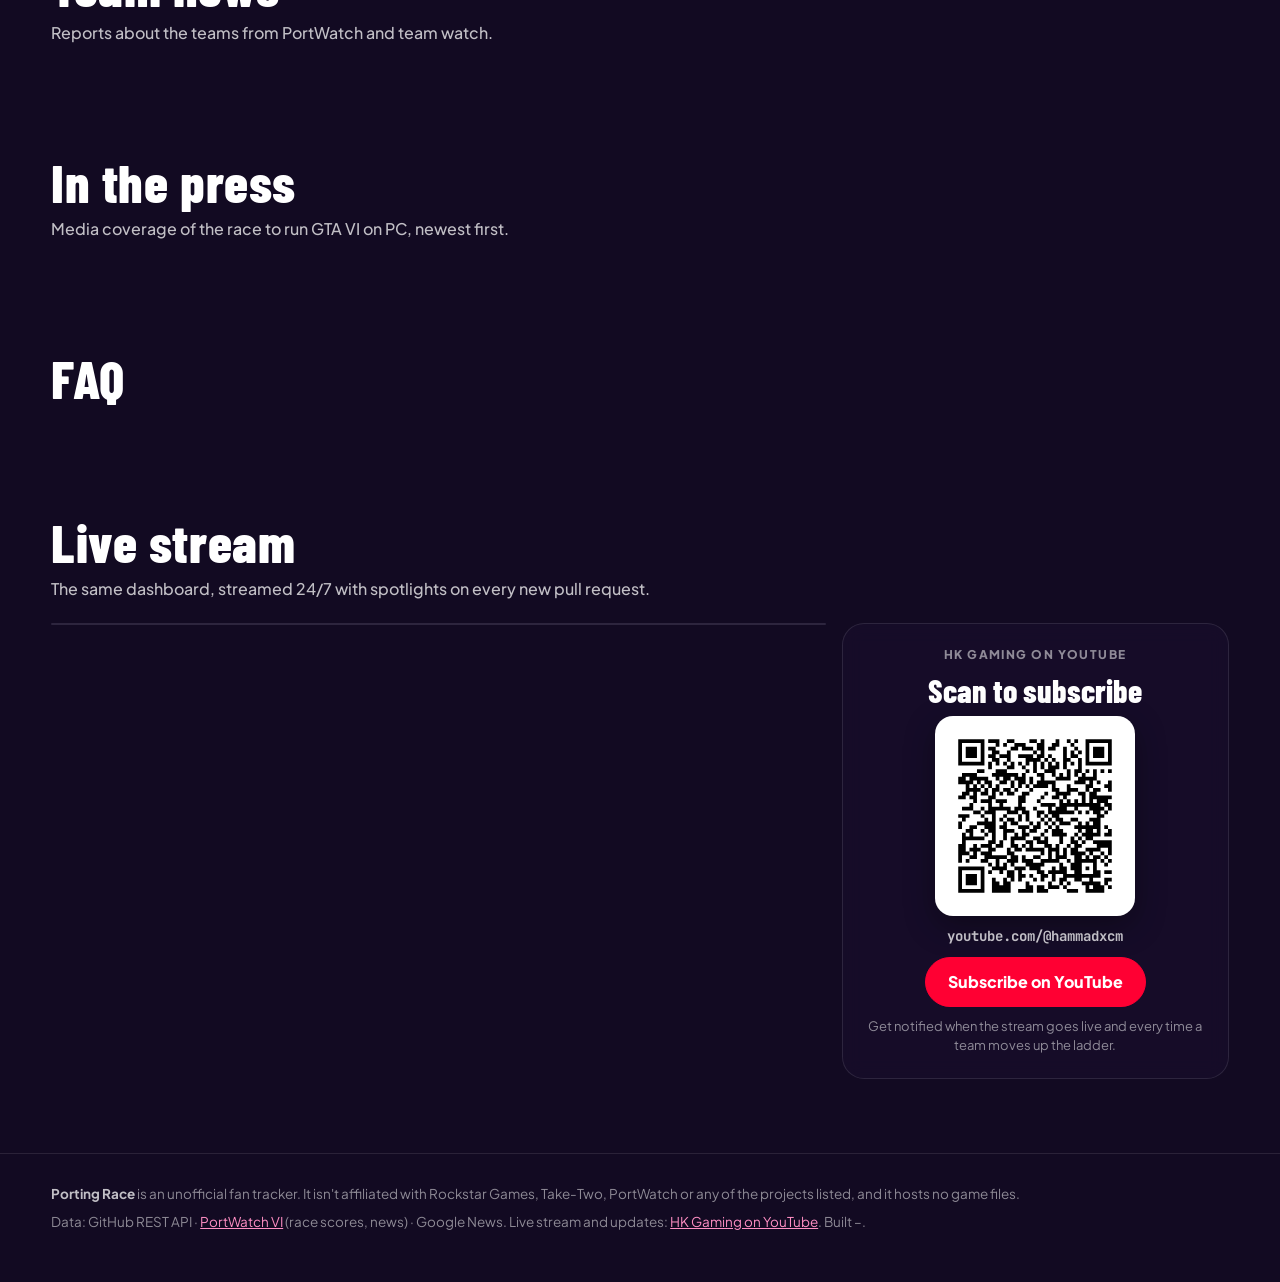
==== commit e97ec8c5: "Website: New teams · unrated section (PortWatch discoveries not yet scored)" ====
--- a/site/index.template.html
+++ b/site/index.template.html
@@ -94,6 +94,11 @@
   <div class="privgrid" id="privgrid"><!--SSR:private--><!--/SSR--></div>
 </section>
 
+<section class="sec" id="unrated-sec">
+  <div class="sec-h"><h2>New teams · unrated</h2><p>Projects PortWatch has just discovered and not reviewed yet. They have no score or stage; each joins the ranking once PortWatch scores it.</p></div>
+  <div class="unrgrid" id="unrgrid"><!--SSR:unrated--><!--/SSR--></div>
+</section>
+
 <section class="sec" id="offline">
   <div class="sec-h"><h2><svg class="hz-ico hz-h2" viewBox="0 0 100 100" aria-hidden="true"><circle cx="50" cy="50" r="48" fill="#ffd400"/><circle cx="50" cy="50" r="44" fill="none" stroke="#111" stroke-width="4"/><g fill="#111"><circle cx="50" cy="50" r="8"/><path d="M50 50 L32.7 20 A34.6 34.6 0 0 1 67.3 20 Z"/><path d="M50 50 L32.7 20 A34.6 34.6 0 0 1 67.3 20 Z" transform="rotate(120 50 50)"/><path d="M50 50 L32.7 20 A34.6 34.6 0 0 1 67.3 20 Z" transform="rotate(240 50 50)"/></g><circle cx="50" cy="50" r="12" fill="#ffd400"/><circle cx="50" cy="50" r="8" fill="#111"/></svg>Taken offline</h2><p>Projects removed from GitHub. Details from PortWatch VI and GitHub's public DMCA log.</p></div>
   <div class="nkgrid" id="nkgrid"><!--SSR:nuked--><!--/SSR--></div>
--- a/site/assets/site.css
+++ b/site/assets/site.css
@@ -522,6 +522,11 @@
 .ld-link{font-size:12.5px;font-weight:700;color:var(--dim);overflow-wrap:anywhere;min-height:32px;display:flex;align-items:center}
 .ld-priv{font-size:14px;color:var(--soft)}.ld-ok,.ld-no{font-size:13.5px;line-height:1.4;font-weight:600}.ld-ok{color:#c8f5dc}.ld-no{color:#ffc9cf}
 .privgrid{display:grid;grid-template-columns:repeat(3,minmax(0,1fr));gap:16px}
+.unrgrid{display:grid;grid-template-columns:repeat(4,minmax(0,1fr));gap:12px}
+.un{display:flex;flex-direction:column;gap:4px;padding:14px 16px;color:inherit;text-decoration:none;min-width:0}
+.un b{font-family:var(--disp);font-size:20px;font-weight:800;overflow:hidden;text-overflow:ellipsis;white-space:nowrap}
+.un span{font-size:13px;color:var(--dim);overflow:hidden;text-overflow:ellipsis;white-space:nowrap}.un small{font-size:13px;font-weight:700;color:#36e4e0}
+.un:hover,.un:focus-visible{border-color:#36e4e0}
 .pv{padding:20px;display:flex;flex-direction:column;gap:12px;min-width:0}
 .pv-h{display:grid;grid-template-columns:auto 1fr auto;gap:12px;align-items:center}.pv-h .av{width:44px;height:44px}
 .pv-h h3{font-size:20px;margin:0}.pv-h p{font-size:13px;color:var(--dim);margin:2px 0 0}
@@ -533,6 +538,7 @@
 .pv-v{font-size:12.5px;color:var(--dim)}.chal-st{grid-column:1/-1;font-size:15px;color:var(--soft)}.chal-st b{color:#fff}
 .rb-n .t-prv{font-size:10px;padding:2px 6px;vertical-align:2px}
 @media (max-width:1100px){.leaders{grid-template-columns:repeat(3,minmax(0,1fr))}.privgrid{grid-template-columns:1fr 1fr}}
+@media (max-width:1100px){.unrgrid{grid-template-columns:repeat(2,minmax(0,1fr))}}
 @media (max-width:700px){.leaders,.privgrid{grid-template-columns:minmax(0,1fr)}}
 
 /* ---------- race UI: stat chips, segmented milestone bars, quality tracks ---------- */
